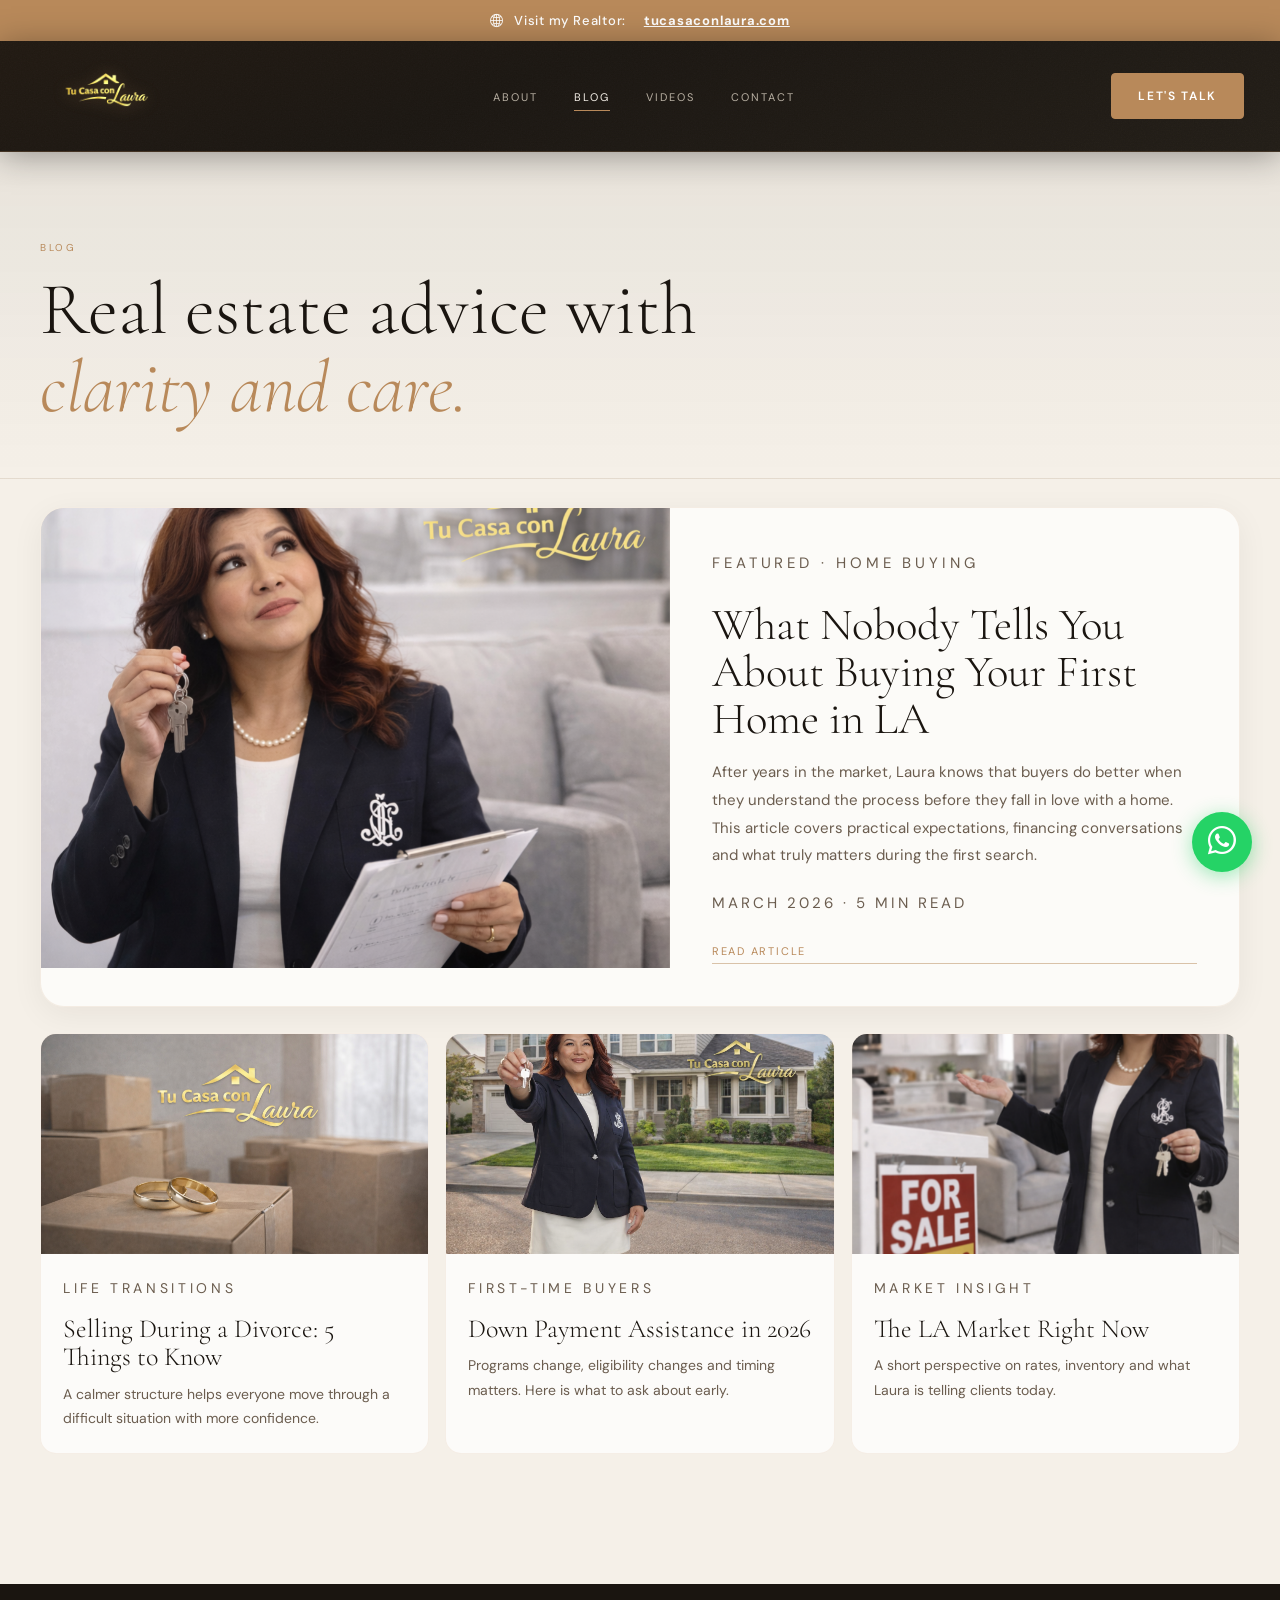
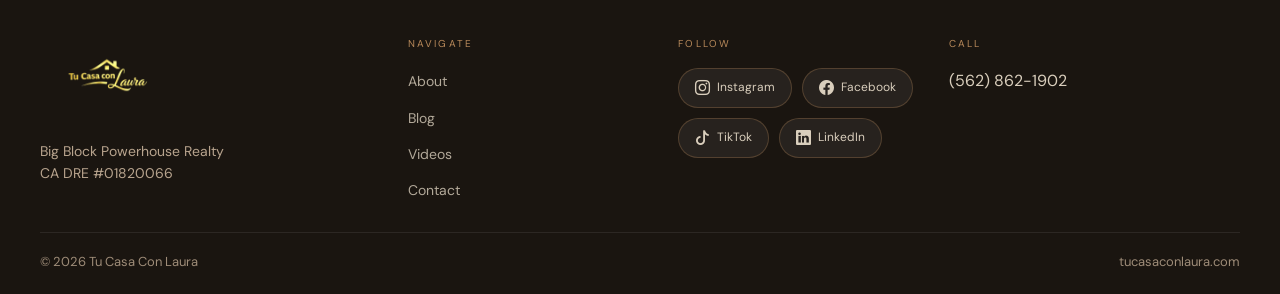
==== blog.html @ 38236080 "Primer commit del proyecto" ====
<!DOCTYPE html>
<html lang="en">
<head>
  <meta charset="UTF-8">
  <meta name="viewport" content="width=device-width, initial-scale=1.0">
  <title>Blog — Tu Casa Con Laura</title>
  <link rel="preconnect" href="https://fonts.googleapis.com">
  <link rel="preconnect" href="https://fonts.gstatic.com" crossorigin>
  <link href="https://fonts.googleapis.com/css2?family=Cormorant+Garamond:ital,wght@0,300;0,400;0,600;1,300;1,400;1,600&family=DM+Sans:wght@300;400;500;700&display=swap" rel="stylesheet">
  <link rel="stylesheet" href="https://cdn.jsdelivr.net/npm/bootstrap-icons@1.11.3/font/bootstrap-icons.min.css">
  <link rel="stylesheet" href="css/style.css">
  <style>
    .blog-wrap {
      width: min(1200px, calc(100% - 40px));
      margin: 0 auto;
      padding: 28px 0 70px;
    }
    .featured-post {
      display: grid;
      grid-template-columns: 1.05fr .95fr;
      border-radius: var(--radius-lg);
      overflow: hidden;
      border: 1px solid rgba(184,137,90,.13);
      background: rgba(255,255,255,.7);
      box-shadow: 0 8px 32px rgba(26,21,16,.06);
    }
    .featured-media {
      height: 460px;
      overflow: hidden;
      background: var(--warm);
      flex-shrink: 0;
    }
    .featured-media img {
      width: 100%;
      height: 100%;
      object-fit: cover;
      object-position: center;
      display: block;
    }
    .featured-body {
      padding: 42px;
      display: flex;
      flex-direction: column;
      justify-content: center;
    }
    .featured-body h2 {
      font-family: var(--serif);
      font-size: clamp(28px,3.5vw,50px);
      font-weight: 300;
      line-height: 1.05;
      margin: 10px 0 16px;
    }
    .featured-body p { color: var(--mid); font-size: 15px; line-height: 1.85; }
    .meta {
      color: var(--gold);
      font-size: 10px;
      letter-spacing: .2em;
      text-transform: uppercase;
      margin-top: 20px;
    }
    .articles-grid {
      display: grid;
      grid-template-columns: repeat(3, 1fr);
      gap: 16px;
      margin-top: 20px;
    }
    .article-card {
      overflow: hidden;
      border-radius: var(--radius);
      text-decoration: none;
      background: rgba(255,255,255,.72);
      border: 1px solid rgba(184,137,90,.12);
      display: flex;
      flex-direction: column;
      transition: box-shadow .2s, transform .2s;
    }
    .article-card:hover {
      box-shadow: 0 10px 36px rgba(26,21,16,.1);
      transform: translateY(-2px);
    }
    .article-card-img {
      width: 100%;
      height: 220px;
      overflow: hidden;
      background: var(--warm);
      flex-shrink: 0;
    }
    .article-card-img img {
      width: 100%;
      height: 100%;
      object-fit: cover;
      object-position: center;
      display: block;
    }
    .article-body { padding: 22px; flex: 1; }
    .article-body h3 {
      font-family: var(--serif);
      font-size: 26px;
      line-height: 1.1;
      margin: 8px 0 10px;
      font-weight: 300;
      color: var(--charcoal);
    }
    .article-body p { color: var(--mid); font-size: 14px; line-height: 1.75; }

    @media (max-width: 940px) {
      .featured-post { grid-template-columns: 1fr; }
      .featured-media { height: 320px; }
      .articles-grid { grid-template-columns: 1fr 1fr; }
    }
    @media (max-width: 600px) {
      .articles-grid { grid-template-columns: 1fr; }
      .featured-body { padding: 26px; }
      .featured-media { height: 260px; }
    }
  </style>
</head>
<body>
  <!-- Banner -->
  <div class="site-banner"><i class="bi bi-globe2"></i> Visit my Realtor: &nbsp; <a href="https://tucasaconlaura.com/" target="_blank" rel="noopener">tucasaconlaura.com</a></div>
  <!-- WhatsApp flotante -->
  <a href="https://wa.me/15628621902" target="_blank" rel="noopener" class="whatsapp-float" title="WhatsApp"><i class="bi bi-whatsapp"></i></a>
  <nav id="main-nav">
    <a href="index.html" class="nav-logo">
      <img src="assets/images/logo.png" alt="Tu Casa Con Laura" class="nav-logo-img">
    </a>
    <ul class="nav-links">
      <li><a href="about.html">About</a></li>
      <li><a href="blog.html" class="active">Blog</a></li>
      <li><a href="webinars.html">Videos</a></li>
      <li><a href="contact.html">Contact</a></li>
    </ul>
    <a href="contact.html" class="nav-cta">Let's Talk</a>
    <button class="nav-hamburger" id="nav-burger"><span></span><span></span><span></span></button>
  </nav>
  <nav class="nav-mobile" id="nav-mobile">
    <a href="about.html">About</a><a href="blog.html">Blog</a>
    <a href="webinars.html">Videos</a><a href="contact.html">Contact</a>
  </nav>

  <section class="page-hero">
    <div class="page-hero-inner">
      <p class="page-eyebrow">Blog</p>
      <h1 class="page-title">Real estate advice with<br><em>clarity and care.</em></h1>
    </div>
  </section>

  <main class="blog-wrap">
    <article class="featured-post">
      <div class="featured-media">
        <img src="assets/images/blog/post-04.png" alt="Buying your first home">
      </div>
      <div class="featured-body">
        <p class="section-kicker">Featured · Home Buying</p>
        <h2>What Nobody Tells You About Buying Your First Home in LA</h2>
        <p>After years in the market, Laura knows that buyers do better when they understand the process before they fall in love with a home. This article covers practical expectations, financing conversations and what truly matters during the first search.</p>
        <p class="meta">March 2026 · 5 min read</p>
        <a href="blog-post.html" class="section-link" style="margin-top:24px;display:inline-block;">Read article</a>
      </div>
    </article>

    <section style="margin-top:26px;">
      <div class="articles-grid">
        <a href="blog-post.html" class="article-card">
          <div class="article-card-img">
            <img src="assets/images/blog/post-02.png" alt="Selling during a divorce">
          </div>
          <div class="article-body">
            <p class="section-kicker">Life Transitions</p>
            <h3>Selling During a Divorce: 5 Things to Know</h3>
            <p>A calmer structure helps everyone move through a difficult situation with more confidence.</p>
          </div>
        </a>
        <a href="blog-post.html" class="article-card">
          <div class="article-card-img">
            <img src="assets/images/blog/post-03.png" alt="Down payment assistance">
          </div>
          <div class="article-body">
            <p class="section-kicker">First-Time Buyers</p>
            <h3>Down Payment Assistance in 2026</h3>
            <p>Programs change, eligibility changes and timing matters. Here is what to ask about early.</p>
          </div>
        </a>
        <a href="blog-post.html" class="article-card">
          <div class="article-card-img">
            <img src="assets/images/blog/post-01.png" alt="LA market">
          </div>
          <div class="article-body">
            <p class="section-kicker">Market Insight</p>
            <h3>The LA Market Right Now</h3>
            <p>A short perspective on rates, inventory and what Laura is telling clients today.</p>
          </div>
        </a>
      </div>
    </section>
  </main>

  <footer>
    <div class="footer-grid">
      <div>
        <a href="index.html"><img src="assets/images/logo.png" alt="Tu Casa Con Laura" class="footer-logo-img"></a>
        <p class="footer-tagline">Big Block Powerhouse Realty<br>CA DRE #01820066</p>
      </div>
      <div>
        <p class="footer-col-title">Navigate</p>
        <ul class="footer-links">
          <li><a href="about.html">About</a></li>
          <li><a href="blog.html">Blog</a></li>
          <li><a href="webinars.html">Videos</a></li>
          <li><a href="contact.html">Contact</a></li>
        </ul>
      </div>
      <div>
        <p class="footer-col-title">Follow</p>
        <div class="footer-socials">
          <a href="https://www.instagram.com/tucasaconlaura/" target="_blank"><i class="bi bi-instagram"></i> Instagram</a>
          <a href="https://www.facebook.com/TuCasaConLaura/" target="_blank"><i class="bi bi-facebook"></i> Facebook</a>
          <a href="https://www.tiktok.com/@tucasaconlaura" target="_blank"><i class="bi bi-tiktok"></i> TikTok</a>
          <a href="https://www.linkedin.com/in/tucasaconlaura" target="_blank"><i class="bi bi-linkedin"></i> LinkedIn</a>
        </div>
      </div>
      <div>
        <p class="footer-col-title">Call</p>
        <p style="color:#d9cebc">(562) 862-1902</p>
      </div>
    </div>
    <div class="footer-bottom">
      <span>© 2026 Tu Casa Con Laura</span>
      <span>tucasaconlaura.com</span>
    </div>
  </footer>
  <script src="js/main.js"></script>
</body>
</html>
---- css/style.css ----
/* ══════════════════════════════════════════════
   TU CASA CON LAURA — Redesign 2026
   ══════════════════════════════════════════════ */

@import url('https://fonts.googleapis.com/css2?family=Cormorant+Garamond:ital,wght@0,300;0,400;0,600;1,300;1,400;1,600&family=DM+Sans:wght@300;400;500;700&display=swap');

:root {
  --cream:    #f5f0e8;
  --cream-2:  #ede6d9;
  --warm:     #e8dece;
  --sand:     #c9b898;
  --gold:     #b8895a;
  --gold-dk:  #9a6e3f;
  --charcoal: #1a1510;
  --char-2:   #252018;
  --char-3:   #2f2820;
  --mid:      #6b5d4f;
  --white:    #ffffff;
  --wa:       #25D366;
  --wa-dk:    #1aab52;

  --serif: 'Cormorant Garamond', Georgia, serif;
  --sans:  'DM Sans', Arial, sans-serif;

  --nav-h:    110px;
  --radius:   16px;
  --radius-lg: 24px;
}

*, *::before, *::after { box-sizing: border-box; margin: 0; padding: 0; }
html { scroll-behavior: smooth; -webkit-font-smoothing: antialiased; }
body {
  font-family: var(--sans);
  background: var(--cream);
  color: var(--charcoal);
  overflow-x: hidden;
  line-height: 1.65;
}
img { max-width: 100%; display: block; }
a { color: inherit; text-decoration: none; }
.container { width: min(1200px, calc(100% - 40px)); margin: 0 auto; }

/* ══════════════════════════
   WEBSITE BANNER — top bar
   ══════════════════════════ */
.site-banner {
  background: var(--gold);
  color: #fff;
  text-align: center;
  padding: 10px 20px;
  font-size: 13px;
  font-weight: 500;
  letter-spacing: .06em;
  display: flex;
  align-items: center;
  justify-content: center;
  gap: 10px;
}
.site-banner a {
  color: #fff;
  text-decoration: underline;
  font-weight: 700;
}
.site-banner a:hover { opacity: .85; }

/* ══════════════════════════
   NAVIGATION
   ══════════════════════════ */
#main-nav {
  position: sticky;
  top: 0;
  z-index: 1000;
  min-height: var(--nav-h);
  display: flex;
  align-items: center;
  justify-content: space-between;
  gap: 20px;
  padding: 8px 36px;
  background:
    url("data:image/svg+xml,%3Csvg xmlns='http://www.w3.org/2000/svg' width='300' height='300'%3E%3Cfilter id='n'%3E%3CfeTurbulence type='fractalNoise' baseFrequency='0.75' numOctaves='4' stitchTiles='stitch'/%3E%3CfeColorMatrix type='saturate' values='0'/%3E%3C/filter%3E%3Crect width='300' height='300' filter='url(%23n)' opacity='0.04'/%3E%3C/svg%3E"),
    linear-gradient(160deg, #201810 0%, #1a1510 40%, #211c15 100%);
  background-color: #1a1510;
  border-bottom: 1px solid rgba(184,137,90,.22);
  box-shadow: 0 4px 32px rgba(0,0,0,.35);
  isolation: isolate;
}

/* LOGO — grande, ocupa todo el espacio disponible */
.nav-logo {
  display: inline-flex;
  align-items: center;
  text-decoration: none;
  flex-shrink: 0;
}
.nav-logo-img {
  height: 94px;
  width: auto;
  max-width: 360px;
  object-fit: contain;
  display: block;
  background: transparent;
  padding: 0;
  border: none;
  box-shadow: none;
  transition: opacity .2s;
  filter: brightness(1.12) drop-shadow(0 1px 8px rgba(184,137,90,.4));
}
.nav-logo-img:hover {
  opacity: .88;
  filter: brightness(1.2) drop-shadow(0 2px 12px rgba(184,137,90,.55));
}

.nav-links {
  list-style: none;
  display: flex;
  gap: 36px;
  align-items: center;
}
.nav-links a {
  font-size: 11px;
  text-transform: uppercase;
  letter-spacing: .18em;
  color: rgba(235,225,210,.75);
  position: relative;
  padding-bottom: 3px;
  transition: color .2s;
}
.nav-links a::after {
  content: '';
  position: absolute;
  left: 0; right: 0; bottom: -4px;
  height: 1px;
  background: var(--gold);
  transform: scaleX(0);
  transform-origin: left;
  transition: transform .25s ease;
}
.nav-links a:hover,
.nav-links a.active { color: var(--cream); }
.nav-links a:hover::after,
.nav-links a.active::after { transform: scaleX(1); }

/* CTA nav */
.nav-cta {
  display: inline-flex;
  align-items: center;
  justify-content: center;
  min-height: 46px;
  padding: 0 26px;
  border-radius: 4px;
  background: var(--gold);
  color: var(--white);
  border: 1px solid var(--gold);
  font-size: 12px;
  text-transform: uppercase;
  letter-spacing: .14em;
  font-weight: 600;
  transition: background .2s, border-color .2s;
  text-decoration: none;
  white-space: nowrap;
}
.nav-cta:hover { background: var(--gold-dk); border-color: var(--gold-dk); }

.nav-hamburger {
  display: none;
  background: none;
  border: 0;
  cursor: pointer;
  padding: 4px;
}
.nav-hamburger span {
  display: block;
  width: 22px;
  height: 1.5px;
  background: var(--cream);
  margin: 5px 0;
  transition: .2s;
}

.nav-mobile {
  display: none;
  background: var(--char-2);
  border-bottom: 1px solid rgba(184,137,90,.15);
}
.nav-mobile.open {
  display: grid;
  gap: 0;
  padding: 8px 24px 16px;
}
.nav-mobile a {
  text-decoration: none;
  padding: 11px 0;
  color: rgba(235,225,210,.85);
  font-size: 13px;
  letter-spacing: .1em;
  text-transform: uppercase;
  border-bottom: 1px solid rgba(255,255,255,.06);
}
.nav-mobile a:last-child { border-bottom: 0; }

/* ══════════════════════════
   BUTTONS — más grandes y llamativos
   ══════════════════════════ */
.btn-primary {
  display: inline-flex;
  align-items: center;
  justify-content: center;
  gap: 9px;
  min-height: 56px;
  padding: 0 36px;
  border-radius: 6px;
  background: var(--gold);
  color: var(--white);
  border: 2px solid var(--gold);
  font-size: 13px;
  text-transform: uppercase;
  letter-spacing: .16em;
  font-weight: 600;
  transition: background .2s, border-color .2s, transform .15s, box-shadow .2s;
  text-decoration: none;
  cursor: pointer;
  box-shadow: 0 4px 18px rgba(184,137,90,.35);
}
.btn-primary:hover {
  background: var(--gold-dk);
  border-color: var(--gold-dk);
  transform: translateY(-1px);
  box-shadow: 0 6px 24px rgba(184,137,90,.45);
}

.btn-ghost {
  display: inline-flex;
  align-items: center;
  justify-content: center;
  gap: 9px;
  min-height: 56px;
  padding: 0 32px;
  border-radius: 6px;
  background: transparent;
  color: var(--charcoal);
  border: 2px solid rgba(184,137,90,.5);
  font-size: 13px;
  text-transform: uppercase;
  letter-spacing: .16em;
  font-weight: 600;
  transition: background .2s, border-color .2s, transform .15s;
  text-decoration: none;
}
.btn-ghost:hover {
  background: rgba(184,137,90,.1);
  border-color: var(--gold);
  transform: translateY(-1px);
}

/* WhatsApp button */
.btn-whatsapp {
  display: inline-flex;
  align-items: center;
  justify-content: center;
  gap: 10px;
  min-height: 56px;
  padding: 0 36px;
  border-radius: 6px;
  background: var(--wa);
  color: #fff;
  border: 2px solid var(--wa);
  font-size: 13px;
  text-transform: uppercase;
  letter-spacing: .14em;
  font-weight: 600;
  transition: background .2s, transform .15s, box-shadow .2s;
  text-decoration: none;
  cursor: pointer;
  box-shadow: 0 4px 18px rgba(37,211,102,.3);
  width: 100%;
  justify-content: center;
  font-size: 15px;
}
.btn-whatsapp:hover {
  background: var(--wa-dk);
  border-color: var(--wa-dk);
  transform: translateY(-1px);
  box-shadow: 0 6px 24px rgba(37,211,102,.4);
}
.btn-whatsapp i { font-size: 20px; }

/* WhatsApp flotante */
.whatsapp-float {
  position: fixed;
  bottom: 28px;
  right: 28px;
  z-index: 999;
  width: 60px;
  height: 60px;
  border-radius: 50%;
  background: var(--wa);
  color: #fff;
  display: flex;
  align-items: center;
  justify-content: center;
  font-size: 28px;
  box-shadow: 0 4px 20px rgba(37,211,102,.45);
  transition: transform .2s, box-shadow .2s;
  text-decoration: none;
}
.whatsapp-float:hover {
  transform: scale(1.1);
  box-shadow: 0 6px 28px rgba(37,211,102,.6);
}

/* ══════════════════════════
   SHARED LAYOUT
   ══════════════════════════ */
section { width: 100%; }

.page-hero {
  padding: 88px 0 52px;
  background: linear-gradient(180deg, rgba(26,21,16,.06) 0%, transparent 100%);
  border-bottom: 1px solid rgba(184,137,90,.1);
}
.page-hero-inner {
  width: min(1200px, calc(100% - 40px));
  margin: 0 auto;
}

.page-hero.dark {
  background: linear-gradient(175deg, #1a1510 0%, #231c14 100%);
  border-bottom: 1px solid rgba(184,137,90,.18);
}
.page-hero.dark .page-title,
.page-hero.dark .page-eyebrow { color: var(--cream); }
.page-hero.dark .page-title em { color: var(--gold); }

.page-eyebrow, .section-kicker {
  color: var(--gold);
  font-size: 10px;
  text-transform: uppercase;
  letter-spacing: .26em;
  margin-bottom: 14px;
  display: block;
}

.page-title {
  font-family: var(--serif);
  font-weight: 300;
  line-height: 1.05;
  font-size: clamp(40px, 6vw, 74px);
}
.page-title em { font-style: italic; color: var(--gold); }

.section-title {
  font-family: var(--serif);
  font-weight: 300;
  line-height: 1.08;
  font-size: clamp(28px, 3.8vw, 48px);
}
.section-title em { font-style: italic; color: var(--gold); }

.section-header {
  display: flex;
  align-items: flex-end;
  justify-content: space-between;
  gap: 24px;
  margin-bottom: 30px;
}

.section-link {
  color: var(--gold);
  font-size: 11px;
  text-transform: uppercase;
  letter-spacing: .16em;
  border-bottom: 1px solid rgba(184,137,90,.5);
  padding-bottom: 3px;
  white-space: nowrap;
}

.lead { font-size: 16px; color: var(--mid); line-height: 1.9; }

.card {
  background: rgba(255,255,255,.65);
  border: 1px solid rgba(184,137,90,.13);
  border-radius: var(--radius);
  box-shadow: 0 8px 32px rgba(26,21,16,.06);
}

.img-cover {
  width: 100%;
  height: 100%;
  object-fit: cover;
  object-position: center;
  display: block;
}

/* ══════════════════════════
   IMAGE RENDERING FIX
   ══════════════════════════ */
.gallery-item img,
.post-card-img img,
.article-card-img img,
.featured-media img,
.related-thumb img,
.sidebar-photo img,
.author-avatar img,
.bio-photo,
.hero-photo,
.footer-logo-img,
.nav-logo-img {
  transform: translateZ(0);
  backface-visibility: hidden;
  -webkit-backface-visibility: hidden;
}

.gallery-item:hover img,
.post-card:hover .post-card-img img,
.article-card:hover .article-card-img img {
  transform: translateZ(0) !important;
}

/* ══════════════════════════
   SOCIAL PILLS
   ══════════════════════════ */
.footer-socials, .social-pills, .contact-socials {
  display: flex;
  flex-wrap: wrap;
  gap: 10px;
}
.social-pills a,
.contact-socials a,
.footer-socials a {
  display: inline-flex;
  align-items: center;
  gap: 7px;
  padding: 9px 16px;
  border-radius: 999px;
  border: 1px solid rgba(184,137,90,.28);
  color: var(--charcoal);
  background: rgba(255,255,255,.8);
  font-size: 12px;
  transition: background .2s;
}
.social-pills a:hover,
.contact-socials a:hover,
.footer-socials a:hover { background: rgba(184,137,90,.12); }

.footer-socials a {
  color: #d9cebc;
  border-color: rgba(184,137,90,.3);
  background: rgba(255,255,255,.06);
}
.footer-socials a:hover { color: #fff; background: rgba(184,137,90,.18); }

.social-pills a i,
.contact-socials a i,
.footer-socials a i { font-size: 15px; line-height: 1; }

/* ══════════════════════════
   CONTACT STRIP
   ══════════════════════════ */
.contact-strip {
  width: min(1200px, calc(100% - 40px));
  margin: 60px auto 0;
  padding: 36px;
  background: linear-gradient(135deg, #1a1510 0%, #2f2318 100%);
  color: var(--cream);
  border-radius: var(--radius-lg);
  display: grid;
  grid-template-columns: 1.2fr .9fr;
  gap: 32px;
  align-items: center;
}
.contact-strip-title {
  font-family: var(--serif);
  font-size: clamp(26px, 3.5vw, 44px);
  font-weight: 300;
  line-height: 1.1;
}
.contact-strip-title em { color: var(--gold); font-style: italic; }
.contact-strip-sub { color: #d9c9b4; margin-top: 10px; font-size: 15px; }
.contact-strip-right { display: grid; gap: 18px; justify-items: start; }
.contact-item { display: flex; gap: 14px; align-items: center; }
.contact-icon {
  width: 46px; height: 46px;
  border-radius: 50%;
  background: rgba(255,255,255,.08);
  display: grid;
  place-items: center;
  flex-shrink: 0;
}
.contact-icon svg { width: 20px; height: 20px; stroke: var(--cream); fill: none; stroke-width: 1.8; }
.contact-info-label { font-size: 10px; text-transform: uppercase; letter-spacing: .18em; color: #c0a882; }
.contact-info-value { font-size: 22px; font-family: var(--serif); }

/* ══════════════════════════
   FOOTER
   ══════════════════════════ */
footer {
  margin-top: 60px;
  background: var(--charcoal);
  color: #ede4d8;
  padding: 52px 28px 22px;
}
.footer-grid {
  width: min(1200px, calc(100% - 20px));
  margin: 0 auto;
  display: grid;
  grid-template-columns: 1.4fr 1fr 1fr 1.2fr;
  gap: 28px;
}
.footer-logo-img {
  height: 90px;
  width: auto;
  padding: 0;
  background: transparent;
  border-radius: 0;
  object-fit: contain;
  border: none;
  filter: brightness(1.1);
}
.footer-tagline { color: #b8a48e; margin-top: 14px; font-size: 14px; line-height: 1.6; }
.footer-col-title {
  font-size: 10px;
  text-transform: uppercase;
  letter-spacing: .22em;
  color: var(--gold);
  margin-bottom: 16px;
}
.footer-links { list-style: none; display: grid; gap: 10px; }
.footer-links a { color: #d9cebc; opacity: .8; font-size: 14px; transition: opacity .2s, color .2s; }
.footer-links a:hover { opacity: 1; color: #fff; }
.footer-bottom {
  width: min(1200px, calc(100% - 20px));
  margin: 28px auto 0;
  padding-top: 18px;
  border-top: 1px solid rgba(255,255,255,.08);
  display: flex;
  justify-content: space-between;
  gap: 12px;
  flex-wrap: wrap;
  font-size: 13px;
  color: #9e8c78;
}

/* ══════════════════════════
   LIGHTBOX
   ══════════════════════════ */
#lightbox { display: none; position: fixed; inset: 0; z-index: 9999; }
#lightbox.open { display: flex; align-items: center; justify-content: center; }
#lb-overlay { position: absolute; inset: 0; background: rgba(26,21,16,.92); }
#lb-box {
  position: relative; z-index: 1;
  max-width: 90vw; max-height: 90vh;
  display: flex; align-items: center; gap: 16px;
}
#lb-img { max-width: 80vw; max-height: 85vh; border-radius: var(--radius); object-fit: contain; }
#lb-close {
  position: absolute; top: -40px; right: 0;
  background: none; border: 0; color: #fff; font-size: 22px; cursor: pointer; opacity: .7;
}
#lb-close:hover { opacity: 1; }
#lb-prev, #lb-next {
  background: rgba(255,255,255,.12); border: 0; color: #fff; font-size: 22px;
  width: 46px; height: 46px; border-radius: 50%; cursor: pointer;
  display: grid; place-items: center; flex-shrink: 0; transition: background .2s;
}
#lb-prev:hover, #lb-next:hover { background: rgba(184,137,90,.5); }
#lb-caption { display: none; }

/* ══════════════════════════
   RESPONSIVE
   ══════════════════════════ */
@media (max-width: 1024px) {
  .footer-grid { grid-template-columns: 1fr 1fr; }
}
@media (max-width: 860px) {
  #main-nav { padding: 10px 20px; }
  .nav-links, .nav-cta { display: none; }
  .nav-hamburger { display: block; }
  .contact-strip { grid-template-columns: 1fr; }
}
@media (max-width: 640px) {
  #main-nav { padding: 10px 16px; }
  .nav-logo-img { height: 72px; max-width: 260px; }
  .page-hero { padding-top: 60px; }
  .footer-grid { grid-template-columns: 1fr; }
  .footer-bottom { flex-direction: column; }
  .contact-strip { padding: 24px; }
  .whatsapp-float { bottom: 18px; right: 18px; width: 52px; height: 52px; font-size: 24px; }
}
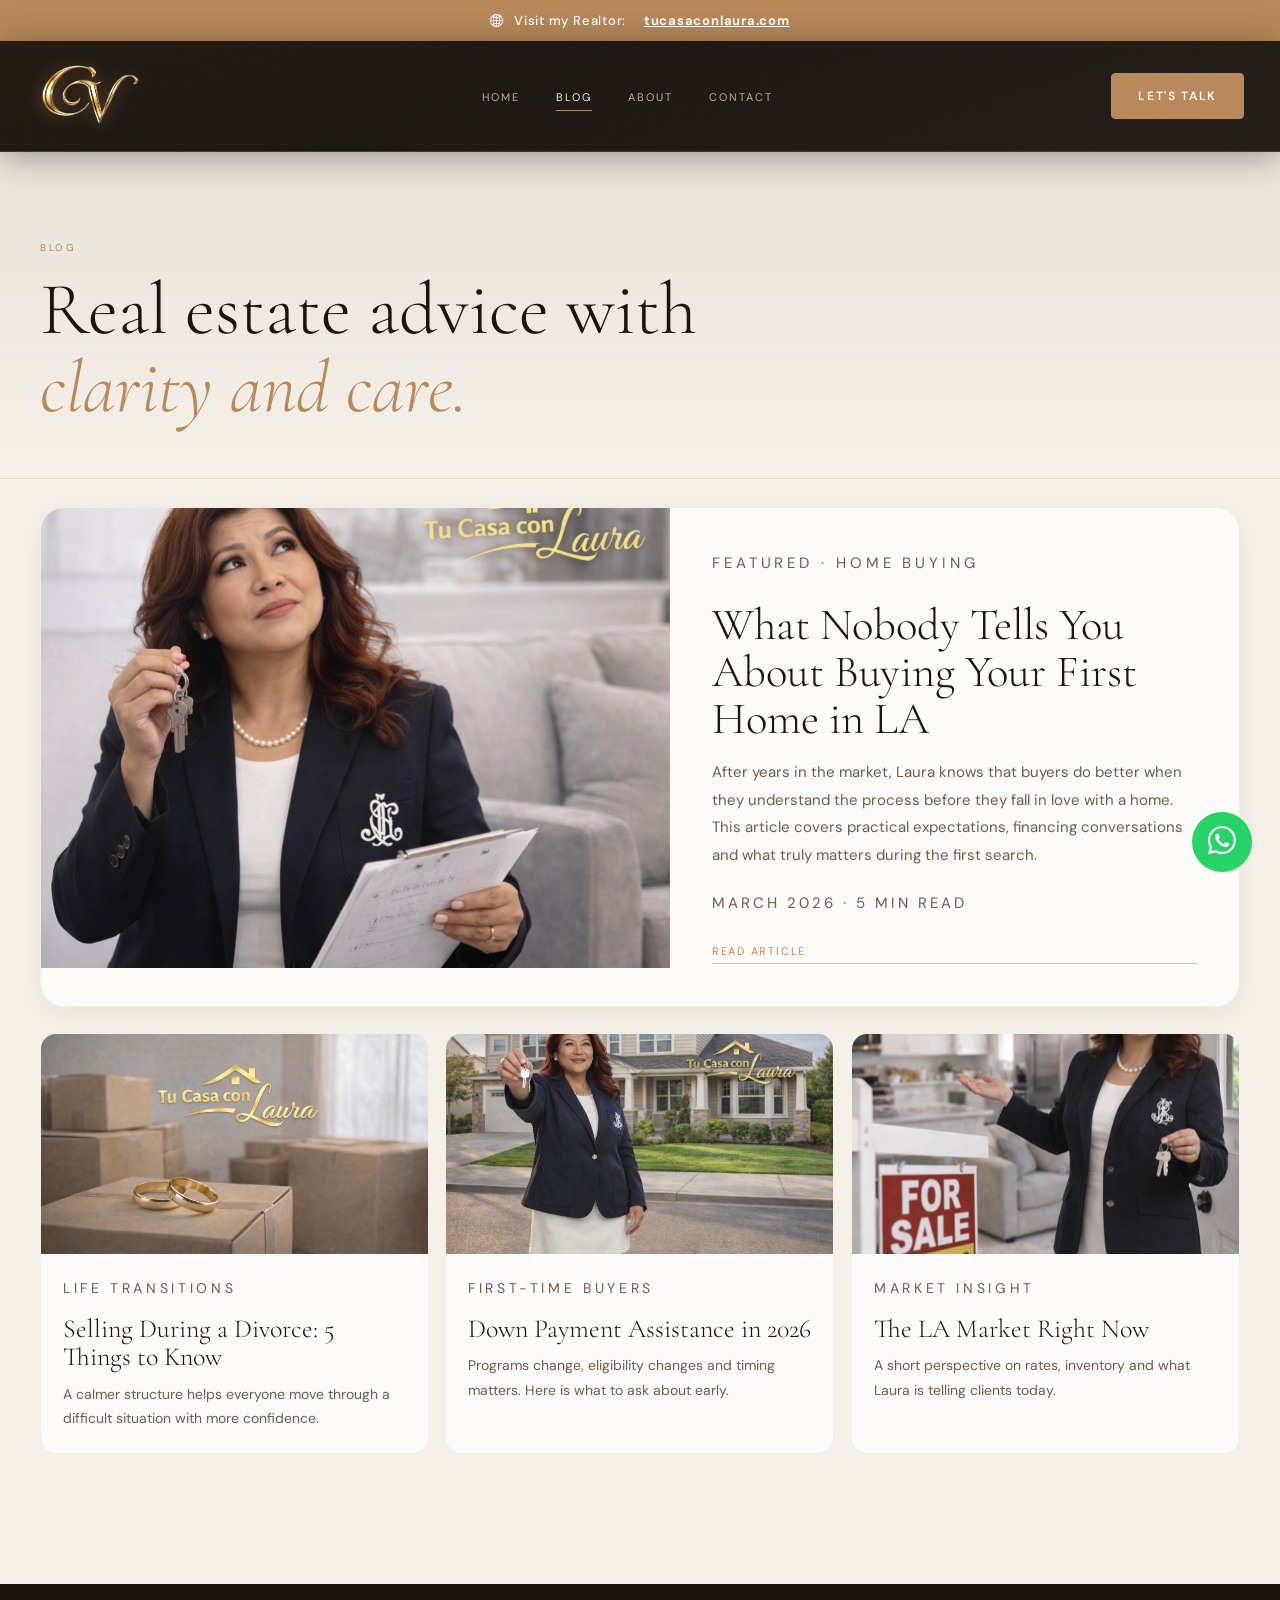
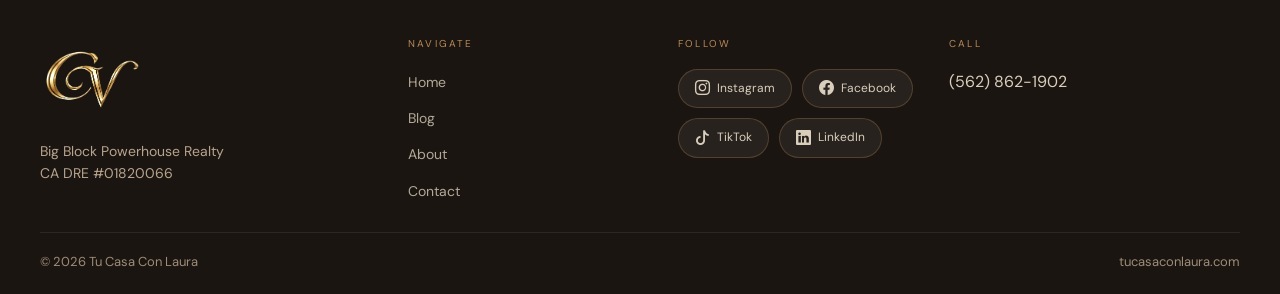
==== commit 0a8fb8bf: "V2.5" ====
--- a/blog.html
+++ b/blog.html
@@ -3,13 +3,15 @@
 <head>
   <meta charset="UTF-8">
   <meta name="viewport" content="width=device-width, initial-scale=1.0">
-  <title>Blog — Tu Casa Con Laura</title>
+  <title>Blog — California Villas</title>
+  <meta name="description" content="Real estate advice from Laura D'Hernandez — buying, selling, market insights and more.">
   <link rel="preconnect" href="https://fonts.googleapis.com">
   <link rel="preconnect" href="https://fonts.gstatic.com" crossorigin>
   <link href="https://fonts.googleapis.com/css2?family=Cormorant+Garamond:ital,wght@0,300;0,400;0,600;1,300;1,400;1,600&family=DM+Sans:wght@300;400;500;700&display=swap" rel="stylesheet">
   <link rel="stylesheet" href="https://cdn.jsdelivr.net/npm/bootstrap-icons@1.11.3/font/bootstrap-icons.min.css">
   <link rel="stylesheet" href="css/style.css">
   <style>
+    /* ── BLOG LIST ── */
     .blog-wrap {
       width: min(1200px, calc(100% - 40px));
       margin: 0 auto;
@@ -23,41 +25,17 @@
       border: 1px solid rgba(184,137,90,.13);
       background: rgba(255,255,255,.7);
       box-shadow: 0 8px 32px rgba(26,21,16,.06);
-    }
-    .featured-media {
-      height: 460px;
-      overflow: hidden;
-      background: var(--warm);
-      flex-shrink: 0;
-    }
-    .featured-media img {
-      width: 100%;
-      height: 100%;
-      object-fit: cover;
-      object-position: center;
-      display: block;
-    }
-    .featured-body {
-      padding: 42px;
-      display: flex;
-      flex-direction: column;
-      justify-content: center;
-    }
-    .featured-body h2 {
-      font-family: var(--serif);
-      font-size: clamp(28px,3.5vw,50px);
-      font-weight: 300;
-      line-height: 1.05;
-      margin: 10px 0 16px;
-    }
+      cursor: pointer;
+      transition: box-shadow .2s;
+    }
+    .featured-post:hover { box-shadow: 0 12px 40px rgba(26,21,16,.12); }
+    .featured-media { height: 460px; overflow: hidden; background: var(--warm); flex-shrink: 0; }
+    .featured-media img { width: 100%; height: 100%; object-fit: cover; display: block; }
+    .featured-body { padding: 42px; display: flex; flex-direction: column; justify-content: center; }
+    .featured-body h2 { font-family: var(--serif); font-size: clamp(28px,3.5vw,50px); font-weight: 300; line-height: 1.05; margin: 10px 0 16px; }
     .featured-body p { color: var(--mid); font-size: 15px; line-height: 1.85; }
-    .meta {
-      color: var(--gold);
-      font-size: 10px;
-      letter-spacing: .2em;
-      text-transform: uppercase;
-      margin-top: 20px;
-    }
+    .meta { color: var(--gold); font-size: 10px; letter-spacing: .2em; text-transform: uppercase; margin-top: 20px; }
+
     .articles-grid {
       display: grid;
       grid-template-columns: repeat(3, 1fr);
@@ -67,46 +45,93 @@
     .article-card {
       overflow: hidden;
       border-radius: var(--radius);
-      text-decoration: none;
       background: rgba(255,255,255,.72);
       border: 1px solid rgba(184,137,90,.12);
       display: flex;
       flex-direction: column;
       transition: box-shadow .2s, transform .2s;
-    }
-    .article-card:hover {
-      box-shadow: 0 10px 36px rgba(26,21,16,.1);
-      transform: translateY(-2px);
-    }
-    .article-card-img {
-      width: 100%;
-      height: 220px;
-      overflow: hidden;
-      background: var(--warm);
-      flex-shrink: 0;
-    }
-    .article-card-img img {
-      width: 100%;
-      height: 100%;
-      object-fit: cover;
-      object-position: center;
-      display: block;
-    }
+      cursor: pointer;
+    }
+    .article-card:hover { box-shadow: 0 10px 36px rgba(26,21,16,.1); transform: translateY(-2px); }
+    .article-card-img { width: 100%; height: 220px; overflow: hidden; background: var(--warm); flex-shrink: 0; }
+    .article-card-img img { width: 100%; height: 100%; object-fit: cover; display: block; }
     .article-body { padding: 22px; flex: 1; }
-    .article-body h3 {
-      font-family: var(--serif);
-      font-size: 26px;
-      line-height: 1.1;
-      margin: 8px 0 10px;
-      font-weight: 300;
-      color: var(--charcoal);
-    }
+    .article-body h3 { font-family: var(--serif); font-size: 26px; line-height: 1.1; margin: 8px 0 10px; font-weight: 300; color: var(--charcoal); }
     .article-body p { color: var(--mid); font-size: 14px; line-height: 1.75; }
+
+    /* ── ARTICLE READER ── */
+    #article-view {
+      display: none;
+      width: min(1200px, calc(100% - 40px));
+      margin: 0 auto;
+      padding: 48px 0 90px;
+    }
+    #article-view.visible { display: block; }
+    .post-wrap { display: grid; grid-template-columns: 1fr 320px; gap: 72px; align-items: start; }
+
+    .back-link {
+      display: inline-flex;
+      align-items: center;
+      gap: 8px;
+      font-size: 11px;
+      letter-spacing: .14em;
+      text-transform: uppercase;
+      color: var(--mid);
+      margin-bottom: 36px;
+      transition: color .2s;
+      cursor: pointer;
+    }
+    .back-link:hover { color: var(--gold); }
+    .back-link::before { content: '←'; font-size: 14px; }
+
+    .article-tag { font-size: 10px; letter-spacing: .22em; text-transform: uppercase; color: var(--gold); margin-bottom: 14px; display: block; }
+    .article-title { font-family: var(--serif); font-size: clamp(34px,4vw,54px); font-weight: 300; line-height: 1.08; color: var(--charcoal); margin-bottom: 16px; }
+    .article-title em { font-style: italic; color: var(--gold); }
+    .article-meta { font-size: 11px; letter-spacing: .1em; text-transform: uppercase; color: var(--sand); display: flex; gap: 20px; flex-wrap: wrap; margin-bottom: 36px; }
+    .article-hero { width: 100%; aspect-ratio: 16/9; overflow: hidden; border-radius: var(--radius); margin-bottom: 40px; background: var(--warm); }
+    .article-hero img { width: 100%; height: 100%; object-fit: cover; display: block; }
+    .article-body-text { font-size: 16px; font-weight: 300; line-height: 1.9; color: var(--mid); }
+    .article-body-text h2 { font-family: var(--serif); font-size: 28px; font-weight: 600; color: var(--charcoal); margin: 48px 0 14px; }
+    .article-body-text h3 { font-family: var(--serif); font-size: 22px; font-weight: 600; color: var(--charcoal); margin: 34px 0 10px; }
+    .article-body-text p { margin-bottom: 20px; }
+    .article-body-text strong { font-weight: 500; color: var(--charcoal); }
+    .article-body-text em { font-style: italic; color: var(--gold); }
+    .article-body-text ul, .article-body-text ol { padding-left: 24px; margin-bottom: 20px; display: flex; flex-direction: column; gap: 8px; }
+    .article-body-text blockquote { border-left: 2px solid var(--gold); padding: 16px 24px; margin: 32px 0; background: rgba(184,137,90,.06); border-radius: 0 var(--radius) var(--radius) 0; font-family: var(--serif); font-size: 20px; font-style: italic; color: var(--charcoal); }
+    .article-tip { background: rgba(184,137,90,.07); border-left: 2px solid var(--gold); padding: 18px 22px; margin: 28px 0; border-radius: 0 var(--radius) var(--radius) 0; }
+    .article-tip-label { font-size: 10px; letter-spacing: .2em; text-transform: uppercase; color: var(--gold); margin-bottom: 8px; display: block; font-weight: 500; }
+    .article-tip p { font-size: 14px; color: var(--mid); line-height: 1.75; margin: 0; }
+    .article-footer-author { margin-top: 60px; padding-top: 36px; border-top: 1px solid rgba(184,137,90,.2); display: flex; align-items: center; gap: 20px; }
+    .author-avatar { width: 58px; height: 58px; border-radius: 50%; overflow: hidden; background: var(--warm); flex-shrink: 0; display: flex; align-items: center; justify-content: center; }
+    .author-avatar img { width: 100%; height: 100%; object-fit: cover; }
+    .author-name { font-family: var(--serif); font-size: 17px; font-weight: 600; color: var(--charcoal); }
+    .author-title { font-size: 11px; letter-spacing: .12em; text-transform: uppercase; color: var(--gold); margin-top: 3px; }
+
+    /* Sidebar */
+    .sidebar { position: sticky; top: calc(var(--nav-h) + 28px); }
+    .sidebar-card { padding: 28px; margin-bottom: 20px; border-radius: var(--radius); background: var(--cream-2); border: 1px solid rgba(184,137,90,.14); }
+    .sidebar-card-title { font-size: 10px; letter-spacing: .2em; text-transform: uppercase; color: var(--gold); margin-bottom: 18px; padding-bottom: 12px; border-bottom: 1px solid rgba(184,137,90,.18); }
+    .sidebar-laura { display: flex; align-items: center; gap: 14px; margin-bottom: 16px; }
+    .sidebar-photo { width: 50px; height: 50px; border-radius: 50%; overflow: hidden; background: var(--warm); flex-shrink: 0; }
+    .sidebar-photo img { width: 100%; height: 100%; object-fit: cover; }
+    .sidebar-name { font-family: var(--serif); font-size: 16px; font-weight: 600; color: var(--charcoal); }
+    .sidebar-cred { font-size: 11px; color: var(--gold); letter-spacing: .1em; text-transform: uppercase; margin-top: 2px; }
+    .sidebar-bio { font-size: 13px; color: var(--mid); line-height: 1.75; margin-bottom: 20px; }
+    .sidebar-cta { width: 100%; justify-content: center; }
+    .related-post { display: flex; gap: 14px; align-items: flex-start; padding: 14px 0; border-bottom: 1px solid rgba(184,137,90,.1); text-decoration: none; cursor: pointer; }
+    .related-post:last-child { border-bottom: 0; }
+    .related-thumb { width: 58px; height: 58px; border-radius: 8px; overflow: hidden; background: var(--warm); flex-shrink: 0; }
+    .related-thumb img { width: 100%; height: 100%; object-fit: cover; }
+    .related-tag { font-size: 9px; letter-spacing: .18em; text-transform: uppercase; color: var(--gold); display: block; margin-bottom: 4px; }
+    .related-title { font-family: var(--serif); font-size: 15px; color: var(--charcoal); line-height: 1.3; font-weight: 400; }
+    .related-post:hover .related-title { color: var(--gold); }
 
     @media (max-width: 940px) {
       .featured-post { grid-template-columns: 1fr; }
       .featured-media { height: 320px; }
       .articles-grid { grid-template-columns: 1fr 1fr; }
+      .post-wrap { grid-template-columns: 1fr; }
+      .sidebar { position: static; }
     }
     @media (max-width: 600px) {
       .articles-grid { grid-template-columns: 1fr; }
@@ -116,37 +141,37 @@
   </style>
 </head>
 <body>
-  <!-- Banner -->
   <div class="site-banner"><i class="bi bi-globe2"></i> Visit my Realtor: &nbsp; <a href="https://tucasaconlaura.com/" target="_blank" rel="noopener">tucasaconlaura.com</a></div>
-  <!-- WhatsApp flotante -->
   <a href="https://wa.me/15628621902" target="_blank" rel="noopener" class="whatsapp-float" title="WhatsApp"><i class="bi bi-whatsapp"></i></a>
   <nav id="main-nav">
     <a href="index.html" class="nav-logo">
       <img src="assets/images/logo.png" alt="Tu Casa Con Laura" class="nav-logo-img">
     </a>
     <ul class="nav-links">
-      <li><a href="about.html">About</a></li>
+      <li><a href="index.html">Home</a></li>
       <li><a href="blog.html" class="active">Blog</a></li>
-      <li><a href="webinars.html">Videos</a></li>
+      <li><a href="index.html#about">About</a></li>
       <li><a href="contact.html">Contact</a></li>
     </ul>
     <a href="contact.html" class="nav-cta">Let's Talk</a>
     <button class="nav-hamburger" id="nav-burger"><span></span><span></span><span></span></button>
   </nav>
   <nav class="nav-mobile" id="nav-mobile">
-    <a href="about.html">About</a><a href="blog.html">Blog</a>
-    <a href="webinars.html">Videos</a><a href="contact.html">Contact</a>
+    <a href="index.html">Home</a><a href="blog.html">Blog</a>
+    <a href="index.html#about">About</a><a href="contact.html">Contact</a>
   </nav>
 
-  <section class="page-hero">
+  <!-- PAGE HERO — changes title when reading an article -->
+  <section class="page-hero" id="blog-hero">
     <div class="page-hero-inner">
-      <p class="page-eyebrow">Blog</p>
-      <h1 class="page-title">Real estate advice with<br><em>clarity and care.</em></h1>
+      <p class="page-eyebrow" id="hero-eyebrow">Blog</p>
+      <h1 class="page-title" id="hero-title">Real estate advice with<br><em>clarity and care.</em></h1>
     </div>
   </section>
 
-  <main class="blog-wrap">
-    <article class="featured-post">
+  <!-- ── BLOG LIST VIEW ── -->
+  <main class="blog-wrap" id="blog-list">
+    <article class="featured-post" onclick="openPost('first-home')">
       <div class="featured-media">
         <img src="assets/images/blog/post-04.png" alt="Buying your first home">
       </div>
@@ -155,45 +180,127 @@
         <h2>What Nobody Tells You About Buying Your First Home in LA</h2>
         <p>After years in the market, Laura knows that buyers do better when they understand the process before they fall in love with a home. This article covers practical expectations, financing conversations and what truly matters during the first search.</p>
         <p class="meta">March 2026 · 5 min read</p>
-        <a href="blog-post.html" class="section-link" style="margin-top:24px;display:inline-block;">Read article</a>
+        <span class="section-link" style="margin-top:24px;display:inline-block;">Read article</span>
       </div>
     </article>
 
     <section style="margin-top:26px;">
       <div class="articles-grid">
-        <a href="blog-post.html" class="article-card">
-          <div class="article-card-img">
-            <img src="assets/images/blog/post-02.png" alt="Selling during a divorce">
-          </div>
+        <div class="article-card" onclick="openPost('divorce')">
+          <div class="article-card-img"><img src="assets/images/blog/post-02.png" alt="Selling during a divorce"></div>
           <div class="article-body">
             <p class="section-kicker">Life Transitions</p>
             <h3>Selling During a Divorce: 5 Things to Know</h3>
             <p>A calmer structure helps everyone move through a difficult situation with more confidence.</p>
           </div>
-        </a>
-        <a href="blog-post.html" class="article-card">
-          <div class="article-card-img">
-            <img src="assets/images/blog/post-03.png" alt="Down payment assistance">
-          </div>
+        </div>
+        <div class="article-card" onclick="openPost('downpayment')">
+          <div class="article-card-img"><img src="assets/images/blog/post-03.png" alt="Down payment assistance"></div>
           <div class="article-body">
             <p class="section-kicker">First-Time Buyers</p>
             <h3>Down Payment Assistance in 2026</h3>
             <p>Programs change, eligibility changes and timing matters. Here is what to ask about early.</p>
           </div>
-        </a>
-        <a href="blog-post.html" class="article-card">
-          <div class="article-card-img">
-            <img src="assets/images/blog/post-01.png" alt="LA market">
-          </div>
+        </div>
+        <div class="article-card" onclick="openPost('la-market')">
+          <div class="article-card-img"><img src="assets/images/blog/post-01.png" alt="LA market"></div>
           <div class="article-body">
             <p class="section-kicker">Market Insight</p>
             <h3>The LA Market Right Now</h3>
             <p>A short perspective on rates, inventory and what Laura is telling clients today.</p>
           </div>
-        </a>
+        </div>
       </div>
     </section>
   </main>
+
+  <!-- ── ARTICLE VIEW ── -->
+  <div id="article-view">
+    <div class="post-wrap">
+      <article>
+        <span class="back-link" onclick="closePosts()">Back to Blog</span>
+        <header>
+          <span class="article-tag" id="art-tag"></span>
+          <h1 class="article-title" id="art-title"></h1>
+          <div class="article-meta" id="art-meta"></div>
+        </header>
+        <div class="article-hero">
+          <img id="art-img" src="" alt="">
+        </div>
+        <div class="article-body-text" id="art-body"></div>
+        <div class="article-footer-author">
+          <div class="author-avatar">
+            <img src="assets/images/laura-avatar.jpg" alt="Laura" onerror="this.style.display='none'">
+          </div>
+          <div>
+            <div class="author-name">Laura D'Hernandez</div>
+            <div class="author-title">REALTOR® · DRE #01820066 · (562) 862-1902</div>
+          </div>
+        </div>
+      </article>
+      <aside class="sidebar">
+        <div class="sidebar-card">
+          <p class="sidebar-card-title">About Laura</p>
+          <div class="sidebar-laura">
+            <div class="sidebar-photo"><img src="assets/images/laura-avatar.jpg" alt="Laura" onerror="this.style.display='none'"></div>
+            <div>
+              <div class="sidebar-name">Laura D'Hernandez</div>
+              <div class="sidebar-cred">REALTOR® · Since 2007</div>
+            </div>
+          </div>
+          <p class="sidebar-bio">California REALTOR® serving LA County since 2007. Bilingual (EN/ES), specializing in first-time buyers, divorce home sales and commercial real estate.</p>
+          <a href="contact.html" class="btn-primary sidebar-cta">Book a Consultation</a>
+        </div>
+        <div class="sidebar-card">
+          <p class="sidebar-card-title">More Articles</p>
+          <div class="related-post" onclick="openPost('first-home')">
+            <div class="related-thumb"><img src="assets/images/blog/post-04.png" alt=""></div>
+            <div><span class="related-tag">Home Buying</span><p class="related-title">What Nobody Tells You About Buying Your First Home in LA</p></div>
+          </div>
+          <div class="related-post" onclick="openPost('divorce')">
+            <div class="related-thumb"><img src="assets/images/blog/post-02.png" alt=""></div>
+            <div><span class="related-tag">Life Transitions</span><p class="related-title">Selling During a Divorce: 5 Things to Know</p></div>
+          </div>
+          <div class="related-post" onclick="openPost('downpayment')">
+            <div class="related-thumb"><img src="assets/images/blog/post-03.png" alt=""></div>
+            <div><span class="related-tag">First-Time Buyers</span><p class="related-title">Down Payment Assistance in 2026</p></div>
+          </div>
+          <div class="related-post" onclick="openPost('la-market')">
+            <div class="related-thumb"><img src="assets/images/blog/post-01.png" alt=""></div>
+            <div><span class="related-tag">Market Insight</span><p class="related-title">The LA Market Right Now</p></div>
+          </div>
+        </div>
+        <div class="sidebar-card">
+          <p class="sidebar-card-title">Follow Laura</p>
+          <div class="social-pills" style="flex-direction:column;">
+            <a href="https://www.instagram.com/tucasaconlaura/" target="_blank" rel="noopener"><i class="bi bi-instagram"></i> Instagram</a>
+            <a href="https://www.facebook.com/TuCasaConLaura/" target="_blank" rel="noopener"><i class="bi bi-facebook"></i> Facebook</a>
+            <a href="https://www.tiktok.com/@tucasaconlaura" target="_blank" rel="noopener"><i class="bi bi-tiktok"></i> TikTok</a>
+            <a href="https://www.linkedin.com/in/tucasaconlaura" target="_blank" rel="noopener"><i class="bi bi-linkedin"></i> LinkedIn</a>
+          </div>
+        </div>
+      </aside>
+    </div>
+
+    <section class="contact-strip" style="margin-bottom:60px;">
+      <div>
+        <h2 class="contact-strip-title">Questions about<br><em>your situation?</em></h2>
+        <p class="contact-strip-sub">Let's talk about your home, your goals, and your timeline — no commitment required.</p>
+      </div>
+      <div class="contact-strip-right">
+        <div class="contact-item">
+          <div class="contact-icon">
+            <svg viewBox="0 0 24 24"><path d="M22 16.92v3a2 2 0 0 1-2.18 2A19.8 19.8 0 0 1 3.08 5.18 2 2 0 0 1 5.06 3h3a2 2 0 0 1 2 1.72c.12.9.34 1.78.66 2.61a2 2 0 0 1-.45 2.11l-.93.93a16 16 0 0 0 6 6l.93-.93a2 2 0 0 1 2.11-.45c.83.32 1.71.54 2.61.66A2 2 0 0 1 22 16.92z"></path></svg>
+          </div>
+          <div>
+            <div class="contact-info-label">Call or Text</div>
+            <div class="contact-info-value">(562) 862-1902</div>
+          </div>
+        </div>
+        <a href="contact.html" class="btn-primary">Get in Touch</a>
+      </div>
+    </section>
+  </div>
 
   <footer>
     <div class="footer-grid">
@@ -204,9 +311,9 @@
       <div>
         <p class="footer-col-title">Navigate</p>
         <ul class="footer-links">
-          <li><a href="about.html">About</a></li>
+          <li><a href="index.html">Home</a></li>
           <li><a href="blog.html">Blog</a></li>
-          <li><a href="webinars.html">Videos</a></li>
+          <li><a href="index.html#about">About</a></li>
           <li><a href="contact.html">Contact</a></li>
         </ul>
       </div>
@@ -229,6 +336,255 @@
       <span>tucasaconlaura.com</span>
     </div>
   </footer>
+
   <script src="js/main.js"></script>
+  <script>
+    /* ── POST DATA ── */
+    const POSTS = {
+      'first-home': {
+        tag: 'Home Buying',
+        title: 'What Nobody Tells You About Buying Your<br><em>First Home in LA</em>',
+        meta: '<span>March 2026</span><span>5 min read</span><span>By Laura D\'Hernandez</span>',
+        img: 'assets/images/blog/post-04.png',
+        heroEyebrow: 'Home Buying',
+        heroTitle: 'What Nobody Tells You<br><em>About Buying in LA</em>',
+        body: `
+          <p>After nearly two decades helping homeowners sell in the Los Angeles market, the most common — and most costly — mistake I see is overpricing at the start. Sellers often believe they can list high and negotiate down. What actually happens is very different.</p>
+
+          <h2>1. The first two weeks are everything</h2>
+          <p>When a home hits the market, it generates the most attention in its first 10 to 14 days. Buyers who have been searching for months are waiting. If your price is right, that initial surge of attention translates into showings, offers, and competition. If the price is too high, serious buyers skip it.</p>
+
+          <div class="article-tip">
+            <span class="article-tip-label">Laura's Tip</span>
+            <p>The best offers almost always come within the first two weeks. Pricing correctly from day one is how you capture that energy.</p>
+          </div>
+
+          <h2>2. Days on market work against you</h2>
+          <p>Buyers and their agents track how long a property has been listed. A home sitting on the market for 45 or 60 days sends an unspoken message: <em>something is wrong, or it's overpriced.</em></p>
+          <p>Even if you reduce the price later, the stigma of a stale listing follows it. Buyers start asking what's wrong. Offers come in lower.</p>
+
+          <blockquote>"We listed at what felt right to us. After 8 weeks and two price cuts, Laura helped us reset the strategy. We closed — but we left money on the table." — A seller, San Gabriel Valley</blockquote>
+
+          <h2>3. How a correct price actually creates competition</h2>
+          <p>Strategic pricing isn't just about being accurate — sometimes it's about being slightly below market to generate multiple offers. In the right conditions, this approach creates a competitive environment where buyers bid up the price above asking.</p>
+
+          <div class="article-tip">
+            <span class="article-tip-label">Laura's Tip</span>
+            <p>Multiple offers aren't luck — they're the result of correct preparation, strategic pricing, and good marketing timing. When all three align, buyers compete. That competition works entirely in your favor.</p>
+          </div>
+
+          <h2>4. What goes into a well-priced listing</h2>
+          <p>A proper Comparative Market Analysis (CMA) considers:</p>
+          <ul>
+            <li><strong>Recent closed sales</strong> — properties that have actually sold within the last 90 days.</li>
+            <li><strong>Active competition</strong> — what buyers can buy right now if they pass on your home.</li>
+            <li><strong>Pending sales</strong> — where the market is heading, not just where it has been.</li>
+            <li><strong>Condition and updates</strong> — a renovated kitchen can justify a premium, but it must be grounded in what buyers are actually paying.</li>
+            <li><strong>Micro-location factors</strong> — school district boundaries, proximity to busy roads, views, lot size.</li>
+          </ul>
+
+          <h2>5. The emotional side of pricing</h2>
+          <p>I understand that your home isn't just a financial asset — it carries memories, years of improvements, and a deep personal attachment. My job is to be honest with you — respectfully, but directly. The market doesn't know what your home means to you; it only knows what buyers are willing to pay.</p>
+          <p>If you're thinking about selling, I'm happy to give you a no-obligation market evaluation. Call or text me at <strong>(562) 862-1902</strong>.</p>
+        `
+      },
+      'divorce': {
+        tag: 'Life Transitions',
+        title: 'Selling During a Divorce:<br><em>5 Things to Know</em>',
+        meta: '<span>February 2026</span><span>5 min read</span><span>By Laura D\'Hernandez</span>',
+        img: 'assets/images/blog/post-02.png',
+        heroEyebrow: 'Life Transitions',
+        heroTitle: 'Selling During a Divorce:<br><em>5 Things to Know</em>',
+        body: `
+          <p>Selling a home during a divorce is one of the most emotionally complex real estate situations that exists. Two people who are navigating a deeply personal transition are also trying to coordinate a major financial transaction — often with different priorities, different timelines, and different levels of readiness.</p>
+          <p>I've worked with clients in this situation many times, and I've found that a clear structure helps everyone move through it with more confidence and less conflict. Here are five things I believe every couple going through a divorce sale should understand before they start.</p>
+
+          <h2>1. Decide early whether you're selling or one person is buying out the other</h2>
+          <p>This is the foundational decision, and it's the one that shapes everything else. There are two paths:</p>
+          <ul>
+            <li><strong>Sell the home and divide the proceeds.</strong> This is the most common outcome and typically the most straightforward — particularly when both parties want a clean financial separation.</li>
+            <li><strong>One spouse buys out the other.</strong> This requires the buying spouse to qualify for a new mortgage on their own income and credit. This is possible in many situations, but it requires careful financial planning and coordination with a lender.</li>
+          </ul>
+          <p>Making this decision clearly and early — ideally with guidance from your attorneys and a trusted real estate professional — allows everything else to move forward more smoothly.</p>
+
+          <div class="article-tip">
+            <span class="article-tip-label">Laura's Tip</span>
+            <p>Before engaging an agent, have a direct conversation — together or through your attorneys — about which outcome you're pursuing. An agent can work effectively with both parties, but only when the goal is clear.</p>
+          </div>
+
+          <h2>2. Agree on the listing process before it starts</h2>
+          <p>One of the most common sources of conflict in divorce sales is disagreement during the selling process — not before it. To avoid this, I encourage both parties to align on a few key questions before the home goes on market:</p>
+          <ul>
+            <li>What is the minimum acceptable sale price?</li>
+            <li>What improvements, repairs or staging are both parties willing to authorize?</li>
+            <li>How will showing requests and scheduling be handled?</li>
+            <li>What is the target timeline for closing?</li>
+          </ul>
+          <p>Answering these questions together — and in writing if needed — removes a significant amount of friction from the process later.</p>
+
+          <h2>3. Both parties need to sign the listing agreement (unless a court has ordered otherwise)</h2>
+          <p>This is a legal requirement. If both names are on the title, both parties must authorize the sale. In situations where one party is uncooperative, a court order may be required to compel the sale. I've worked in situations where this was necessary, and while it adds time and complexity, it is a path that exists.</p>
+          <p>If your divorce involves contested property, please work closely with your family law attorney and communicate clearly with your real estate agent about any legal proceedings that may affect the timeline or authority to sell.</p>
+
+          <h2>4. Understand the tax implications before you close</h2>
+          <p>The IRS allows married couples filing jointly to exclude up to $500,000 of capital gains on the sale of a primary residence (single filers can exclude up to $250,000), provided certain requirements are met. In a divorce situation, how those exclusions apply can get complicated — particularly if only one spouse has been living in the home, or if the sale happens after the divorce is finalized.</p>
+          <p>I am not a tax advisor, and this is an area where the guidance of a CPA or tax attorney is important. I raise it here because I've seen clients surprised by a tax bill they didn't anticipate after closing. Ask the question early.</p>
+
+          <div class="article-tip">
+            <span class="article-tip-label">Laura's Tip</span>
+            <p>Consult a CPA before you close — not after. Understanding the tax picture can affect decisions about timing, pricing, and how proceeds are structured.</p>
+          </div>
+
+          <h2>5. Work with an agent both parties trust, or a neutral third party</h2>
+          <p>The relationship with your real estate agent in a divorce sale needs to work for both parties. I approach these situations as a neutral professional — my job is to get the best outcome for the property, handle communication clearly, and reduce friction wherever possible.</p>
+          <p>If both parties agree to work with me, I make sure that both receive equal communication, that decisions are made collaboratively wherever possible, and that the process stays focused on the shared goal: a successful sale at the best possible price.</p>
+          <p>If you're navigating a divorce and need to understand your options, I'm available for a confidential, no-pressure conversation. Call or text me at <strong>(562) 862-1902</strong>.</p>
+        `
+      },
+      'downpayment': {
+        tag: 'First-Time Buyers · Market Insight',
+        title: 'Down Payment Assistance<br><em>in 2026</em>',
+        meta: '<span>March 2026</span><span>5 min read</span><span>By Laura D\'Hernandez</span>',
+        img: 'assets/images/blog/post-03.png',
+        heroEyebrow: 'First-Time Buyers',
+        heroTitle: 'Down Payment Assistance<br><em>in 2026</em>',
+        body: `
+          <p>One of the most common things I hear from first-time buyers is: <em>"I don't have enough saved for a down payment yet."</em> What I tell them next usually surprises them — because California has some of the most generous down payment assistance programs in the country, and most buyers have no idea they exist or that they qualify.</p>
+
+          <h2>1. The 20% myth — what you actually need</h2>
+          <p>The idea that you need 20% down to buy a home is one of the most persistent myths in real estate. In reality, down payments can range from 3.5% to 20% depending on the loan type:</p>
+          <ul>
+            <li><strong>FHA loans</strong> — as little as 3.5% down, with more flexible credit requirements. Note that FHA loans require a Mortgage Insurance Premium (MIP), both upfront and monthly.</li>
+            <li><strong>VA loans</strong> — for current or former members of the U.S. armed forces. Can require zero down payment and often come with lower interest rates.</li>
+            <li><strong>Conventional loans</strong> — available with as little as 5% down. Putting less than 20% typically adds Private Mortgage Insurance (PMI) to your monthly costs, but that's manageable and goes away as you build equity.</li>
+          </ul>
+
+          <div class="article-tip">
+            <span class="article-tip-label">Laura's Tip</span>
+            <p>Don't open new credit card accounts or take on any new debt for at least six months before applying for a mortgage. New accounts can lower your score and complicate your approval.</p>
+          </div>
+
+          <h2>2. California's assistance programs right now</h2>
+          <p>California, through the California Housing Finance Agency (CalHFA), offers multiple programs to help first-time buyers:</p>
+          <ul>
+            <li><strong>MyHome Assistance Program</strong> — provides a deferred-payment junior loan of up to 3.5% of the purchase price. No monthly payments — it's due when you sell or refinance.</li>
+            <li><strong>Dream For All Shared Appreciation Loan</strong> — the state contributes up to 20% of the purchase price. In exchange, you share a portion of the home's appreciation when you sell. This program opens in limited funding windows and moves fast.</li>
+            <li><strong>Local city and county programs</strong> — many cities across LA County have their own funds that can sometimes be stacked on top of state programs for even greater benefit.</li>
+          </ul>
+
+          <blockquote>"I thought homeownership was years away. Laura found a program that covered most of our down payment. We closed in 45 days." — A recent client, Los Angeles County</blockquote>
+
+          <h2>3. What you'll need to get started</h2>
+          <p>Start gathering these documents early:</p>
+          <ul>
+            <li>Federal tax returns for the last two years</li>
+            <li>W-2s or 1099 statements for the last two years</li>
+            <li>Bank statements for the last two months</li>
+            <li>Recent pay stubs and proof of any other income</li>
+            <li>Information about current debts (car, student loans, credit cards)</li>
+          </ul>
+
+          <div class="article-tip">
+            <span class="article-tip-label">Laura's Tip</span>
+            <p>Start working with a lender who specializes in first-time buyer programs and CalHFA loans — not all lenders are approved to originate these products. Getting pre-approved early gives you the most options.</p>
+          </div>
+
+          <h2>4. What to do right now</h2>
+          <p>If you're interested in exploring what assistance you might qualify for, the most productive first step is a conversation with both a knowledgeable lender and an agent who understands the programs available in your target area. The programs available to you depend on your income, the county you're buying in, and the type of loan you're using.</p>
+          <p>I work with first-time buyers throughout LA County, Riverside and San Bernardino and can point you toward lenders who know these programs in depth. Call or text me at <strong>(562) 862-1902</strong> to get the conversation started.</p>
+        `
+      },
+      'la-market': {
+        tag: 'Market Insight',
+        title: 'The LA Market<br><em>Right Now</em>',
+        meta: '<span>March 2026</span><span>4 min read</span><span>By Laura D\'Hernandez</span>',
+        img: 'assets/images/blog/post-01.png',
+        heroEyebrow: 'Market Insight',
+        heroTitle: 'The LA Market<br><em>Right Now</em>',
+        body: `
+          <p>Every week I talk to buyers and sellers who are trying to make sense of the current moment in real estate. The same questions keep coming up. Is it a good time to buy? Should I wait for rates to drop? Is there anything available? My short answer: it depends on your situation. But the longer answer is more useful.</p>
+
+          <h2>On rates: adjust your expectations, not your plans</h2>
+          <p>Mortgage rates have been elevated compared to the lows buyers experienced a few years ago. The reality is that waiting for rates to fall to a specific number before buying is a gamble — and one that has cost many buyers who kept waiting while prices continued to hold or rise.</p>
+          <p>What I tell clients: buy when it makes sense for your life and your finances, not when the news says rates are perfect. If rates drop significantly after you close, you can refinance. If prices rise while you wait, that opportunity is gone.</p>
+
+          <div class="article-tip">
+            <span class="article-tip-label">Laura's Tip</span>
+            <p>Get pre-approved before you start seriously looking at homes. In this market, sellers are much more likely to take your offer seriously — and you'll have a clear picture of what you can realistically afford.</p>
+          </div>
+
+          <h2>On inventory: limited, but not frozen</h2>
+          <p>Inventory in LA County remains tight in most price ranges. Well-priced, well-presented homes still move quickly — often with multiple offers in the first two weeks.</p>
+          <p>That said, the frenzied bidding-war environment of 2021–2022 has cooled. Buyers have more time to think. Sellers who overprice are seeing their homes sit. The market is more balanced, which means there's room to negotiate — but only on properties that aren't generating strong demand from the start.</p>
+
+          <h2>On sellers: preparation is the differentiator</h2>
+          <p>The sellers doing best right now treat their listing like a product launch:</p>
+          <ul>
+            <li><strong>Pricing it right from day one.</strong> An overpriced home doesn't generate showings — and a home without showings doesn't sell.</li>
+            <li><strong>Preparing the home thoroughly.</strong> Declutter, deep clean, add fresh paint where needed. Buyers form their impression within 30 seconds of walking through the door.</li>
+            <li><strong>Marketing it widely and professionally.</strong> More than 75% of buyers start their home search online. High-quality photos and broad MLS exposure are not optional.</li>
+          </ul>
+
+          <blockquote>"The market felt intimidating at first. Laura helped us understand what we were looking at and what to focus on. We stopped waiting and started moving — and we're glad we did." — A buyer, Torrance</blockquote>
+
+          <h2>What I'm telling clients today</h2>
+          <p>For buyers: the time to prepare is now, not when you feel ready to buy. Get pre-approved, understand your numbers, and start building a clear picture of the neighborhoods and price ranges that work for you.</p>
+          <p>For sellers: preparation and pricing are everything. A well-priced, well-presented home in this market will sell. One that isn't may sit — and in real estate, sitting is expensive.</p>
+          <p>If you'd like to talk through your specific situation, I'm always available for a no-obligation conversation. Call or text me at <strong>(562) 862-1902</strong>.</p>
+        `
+      }
+    };
+
+    /* ── ROUTER ── */
+    function openPost(slug) {
+      const post = POSTS[slug];
+      if (!post) return;
+
+      document.getElementById('art-tag').textContent = post.tag;
+      document.getElementById('art-title').innerHTML = post.title;
+      document.getElementById('art-meta').innerHTML = post.meta;
+      document.getElementById('art-img').src = post.img;
+      document.getElementById('art-img').alt = post.tag;
+      document.getElementById('art-body').innerHTML = post.body;
+
+      // Update hero
+      document.getElementById('hero-eyebrow').textContent = post.heroEyebrow;
+      document.getElementById('hero-title').innerHTML = post.heroTitle;
+
+      document.getElementById('blog-list').style.display = 'none';
+      document.getElementById('article-view').classList.add('visible');
+
+      // Update URL hash without reload
+      history.pushState({ post: slug }, '', '#post-' + slug);
+      window.scrollTo({ top: 0, behavior: 'smooth' });
+    }
+
+    function closePosts() {
+      document.getElementById('blog-list').style.display = '';
+      document.getElementById('article-view').classList.remove('visible');
+      document.getElementById('hero-eyebrow').textContent = 'Blog';
+      document.getElementById('hero-title').innerHTML = 'Real estate advice with<br><em>clarity and care.</em>';
+      history.pushState({}, '', 'blog.html');
+      window.scrollTo({ top: 0, behavior: 'smooth' });
+    }
+
+    // Handle hash on load (links from other pages)
+    window.addEventListener('DOMContentLoaded', () => {
+      const hash = location.hash;
+      const map = {
+        '#post-pricing': 'first-home',
+        '#post-divorce': 'divorce',
+        '#post-downpayment': 'downpayment',
+        '#post-la-market': 'la-market',
+      };
+      if (map[hash]) openPost(map[hash]);
+    });
+
+    // Back button
+    window.addEventListener('popstate', (e) => {
+      if (e.state && e.state.post) openPost(e.state.post);
+      else closePosts();
+    });
+  </script>
 </body>
-</html>+</html>
--- a/css/style.css
+++ b/css/style.css
@@ -1,5 +1,6 @@
 /* ══════════════════════════════════════════════
    TU CASA CON LAURA — Redesign 2026
+   CSS mejorado: animaciones, scroll-reveal, responsive
    ══════════════════════════════════════════════ */
 
 @import url('https://fonts.googleapis.com/css2?family=Cormorant+Garamond:ital,wght@0,300;0,400;0,600;1,300;1,400;1,600&family=DM+Sans:wght@300;400;500;700&display=swap');
@@ -22,11 +23,18 @@
   --serif: 'Cormorant Garamond', Georgia, serif;
   --sans:  'DM Sans', Arial, sans-serif;
 
-  --nav-h:    110px;
-  --radius:   16px;
+  --nav-h:     110px;
+  --radius:    16px;
   --radius-lg: 24px;
-}
-
+
+  /* Animación base */
+  --ease-out:  cubic-bezier(0.16, 1, 0.3, 1);
+  --ease-in:   cubic-bezier(0.4, 0, 1, 1);
+}
+
+/* ══════════════════════════
+   RESET & BASE
+   ══════════════════════════ */
 *, *::before, *::after { box-sizing: border-box; margin: 0; padding: 0; }
 html { scroll-behavior: smooth; -webkit-font-smoothing: antialiased; }
 body {
@@ -40,8 +48,137 @@
 a { color: inherit; text-decoration: none; }
 .container { width: min(1200px, calc(100% - 40px)); margin: 0 auto; }
 
-/* ══════════════════════════
-   WEBSITE BANNER — top bar
+/* ══════════════════════════════════════════════
+   SCROLL-REVEAL ANIMATIONS
+   Todos los elementos con [data-reveal] se animan
+   al entrar en el viewport vía IntersectionObserver
+   ══════════════════════════════════════════════ */
+
+/* Estado inicial — invisible y desplazado */
+[data-reveal] {
+  opacity: 0;
+  transform: translateY(32px);
+  transition:
+    opacity 0.72s var(--ease-out),
+    transform 0.72s var(--ease-out);
+  will-change: opacity, transform;
+}
+
+/* Variante: entrar desde la izquierda */
+[data-reveal="left"] {
+  transform: translateX(-36px);
+}
+
+/* Variante: entrar desde la derecha */
+[data-reveal="right"] {
+  transform: translateX(36px);
+}
+
+/* Variante: escala (zoom suave) */
+[data-reveal="scale"] {
+  transform: scale(0.94) translateY(16px);
+}
+
+/* Estado visible — animación completada */
+[data-reveal].is-visible {
+  opacity: 1;
+  transform: none;
+}
+
+/* Retrasos escalonados para grupos de cards */
+[data-reveal-delay="1"] { transition-delay: 0.08s; }
+[data-reveal-delay="2"] { transition-delay: 0.16s; }
+[data-reveal-delay="3"] { transition-delay: 0.24s; }
+[data-reveal-delay="4"] { transition-delay: 0.32s; }
+[data-reveal-delay="5"] { transition-delay: 0.40s; }
+
+/* ══════════════════════════
+   IMÁGENES — SIN RECORTE
+   Todas las fotos usan object-fit: cover + overflow: hidden
+   en el contenedor, nunca clip en la imagen directa
+   ══════════════════════════ */
+
+/* Contenedor genérico para fotos sin recorte */
+.img-frame {
+  overflow: hidden;
+  border-radius: var(--radius);
+  background: var(--warm);
+  /* El border-radius siempre en el contenedor, no en la img */
+}
+
+/* La imagen llena el contenedor sin distorsionarse */
+.img-frame img,
+.img-cover {
+  width: 100%;
+  height: 100%;
+  object-fit: cover;
+  object-position: center top;
+  display: block;
+  /* Aceleración GPU — evita artefactos durante animaciones */
+  transform: translateZ(0);
+  backface-visibility: hidden;
+  -webkit-backface-visibility: hidden;
+  /* Transición suave al hacer hover en la galería */
+  transition: transform 0.55s var(--ease-out);
+}
+
+/* Zoom sutil al hover — sin recorte porque overflow: hidden está en el padre */
+.gallery-item:hover img,
+.post-card:hover .post-card-img img,
+.article-card:hover .article-card-img img,
+.featured-post:hover .featured-media img {
+  transform: scale(1.04) translateZ(0);
+}
+
+/* Animación parallax suave en la foto hero */
+.hero-photo {
+  position: absolute;
+  inset: 0;
+  width: 100%;
+  height: 100%;
+  object-fit: cover;
+  object-position: center top;
+  display: block;
+  transform: translateZ(0);
+  backface-visibility: hidden;
+  -webkit-backface-visibility: hidden;
+  /* Sin transition aquí — el parallax lo maneja JS */
+}
+
+/* ══════════════════════════
+   LAZY LOADING — SKELETON
+   Placeholder animado mientras carga la imagen
+   ══════════════════════════ */
+@keyframes skeleton-shimmer {
+  0%   { background-position: -200% 0; }
+  100% { background-position:  200% 0; }
+}
+
+img.lazy {
+  background: linear-gradient(
+    90deg,
+    var(--warm) 25%,
+    var(--cream-2) 50%,
+    var(--warm) 75%
+  );
+  background-size: 200% 100%;
+  animation: skeleton-shimmer 1.6s ease infinite;
+}
+
+img.lazy.loaded {
+  background: none;
+  animation: none;
+}
+
+/* Fade-in cuando la imagen termina de cargar */
+@keyframes img-fade-in {
+  from { opacity: 0; }
+  to   { opacity: 1; }
+}
+img.lazy.loaded { animation: img-fade-in 0.45s ease forwards; }
+
+/* ══════════════════════════
+   WEBSITE BANNER
    ══════════════════════════ */
 .site-banner {
   background: var(--gold);
@@ -56,11 +193,7 @@
   justify-content: center;
   gap: 10px;
 }
-.site-banner a {
-  color: #fff;
-  text-decoration: underline;
-  font-weight: 700;
-}
+.site-banner a { color: #fff; text-decoration: underline; font-weight: 700; }
 .site-banner a:hover { opacity: .85; }
 
 /* ══════════════════════════
@@ -83,9 +216,14 @@
   border-bottom: 1px solid rgba(184,137,90,.22);
   box-shadow: 0 4px 32px rgba(0,0,0,.35);
   isolation: isolate;
-}
-
-/* LOGO — grande, ocupa todo el espacio disponible */
+  /* Entrada suave del nav */
+  animation: nav-slide-in 0.5s var(--ease-out) both;
+}
+@keyframes nav-slide-in {
+  from { transform: translateY(-100%); opacity: 0; }
+  to   { transform: translateY(0);     opacity: 1; }
+}
+
 .nav-logo {
   display: inline-flex;
   align-items: center;
@@ -99,10 +237,7 @@
   object-fit: contain;
   display: block;
   background: transparent;
-  padding: 0;
-  border: none;
-  box-shadow: none;
-  transition: opacity .2s;
+  transition: opacity .2s, filter .2s;
   filter: brightness(1.12) drop-shadow(0 1px 8px rgba(184,137,90,.4));
 }
 .nav-logo-img:hover {
@@ -140,7 +275,6 @@
 .nav-links a:hover::after,
 .nav-links a.active::after { transform: scaleX(1); }
 
-/* CTA nav */
 .nav-cta {
   display: inline-flex;
   align-items: center;
@@ -155,11 +289,14 @@
   text-transform: uppercase;
   letter-spacing: .14em;
   font-weight: 600;
-  transition: background .2s, border-color .2s;
-  text-decoration: none;
+  transition: background .2s, border-color .2s, transform .15s;
   white-space: nowrap;
 }
-.nav-cta:hover { background: var(--gold-dk); border-color: var(--gold-dk); }
+.nav-cta:hover {
+  background: var(--gold-dk);
+  border-color: var(--gold-dk);
+  transform: translateY(-1px);
+}
 
 .nav-hamburger {
   display: none;
@@ -174,18 +311,27 @@
   height: 1.5px;
   background: var(--cream);
   margin: 5px 0;
-  transition: .2s;
-}
+  transition: transform .25s ease, opacity .2s ease;
+}
+/* Hamburger → X */
+.nav-hamburger.open span:nth-child(1) { transform: translateY(6.5px) rotate(45deg); }
+.nav-hamburger.open span:nth-child(2) { opacity: 0; transform: scaleX(0); }
+.nav-hamburger.open span:nth-child(3) { transform: translateY(-6.5px) rotate(-45deg); }
 
 .nav-mobile {
   display: none;
   background: var(--char-2);
   border-bottom: 1px solid rgba(184,137,90,.15);
+  /* Animación de apertura */
+  overflow: hidden;
+  max-height: 0;
+  transition: max-height 0.35s var(--ease-out);
 }
 .nav-mobile.open {
   display: grid;
   gap: 0;
   padding: 8px 24px 16px;
+  max-height: 320px;
 }
 .nav-mobile a {
   text-decoration: none;
@@ -195,11 +341,13 @@
   letter-spacing: .1em;
   text-transform: uppercase;
   border-bottom: 1px solid rgba(255,255,255,.06);
-}
+  transition: color .2s, padding-left .2s;
+}
+.nav-mobile a:hover { color: var(--cream); padding-left: 6px; }
 .nav-mobile a:last-child { border-bottom: 0; }
 
 /* ══════════════════════════
-   BUTTONS — más grandes y llamativos
+   BOTONES
    ══════════════════════════ */
 .btn-primary {
   display: inline-flex;
@@ -217,15 +365,14 @@
   letter-spacing: .16em;
   font-weight: 600;
   transition: background .2s, border-color .2s, transform .15s, box-shadow .2s;
-  text-decoration: none;
   cursor: pointer;
   box-shadow: 0 4px 18px rgba(184,137,90,.35);
 }
 .btn-primary:hover {
   background: var(--gold-dk);
   border-color: var(--gold-dk);
-  transform: translateY(-1px);
-  box-shadow: 0 6px 24px rgba(184,137,90,.45);
+  transform: translateY(-2px);
+  box-shadow: 0 8px 28px rgba(184,137,90,.48);
 }
 
 .btn-ghost {
@@ -244,15 +391,13 @@
   letter-spacing: .16em;
   font-weight: 600;
   transition: background .2s, border-color .2s, transform .15s;
-  text-decoration: none;
 }
 .btn-ghost:hover {
   background: rgba(184,137,90,.1);
   border-color: var(--gold);
-  transform: translateY(-1px);
-}
-
-/* WhatsApp button */
+  transform: translateY(-2px);
+}
+
 .btn-whatsapp {
   display: inline-flex;
   align-items: center;
@@ -264,27 +409,29 @@
   background: var(--wa);
   color: #fff;
   border: 2px solid var(--wa);
-  font-size: 13px;
+  font-size: 15px;
   text-transform: uppercase;
   letter-spacing: .14em;
   font-weight: 600;
   transition: background .2s, transform .15s, box-shadow .2s;
-  text-decoration: none;
   cursor: pointer;
   box-shadow: 0 4px 18px rgba(37,211,102,.3);
   width: 100%;
   justify-content: center;
-  font-size: 15px;
 }
 .btn-whatsapp:hover {
   background: var(--wa-dk);
   border-color: var(--wa-dk);
-  transform: translateY(-1px);
-  box-shadow: 0 6px 24px rgba(37,211,102,.4);
+  transform: translateY(-2px);
+  box-shadow: 0 8px 28px rgba(37,211,102,.45);
 }
 .btn-whatsapp i { font-size: 20px; }
 
-/* WhatsApp flotante */
+/* WhatsApp flotante — con animación de pulso */
+@keyframes wa-pulse {
+  0%, 100% { box-shadow: 0 4px 20px rgba(37,211,102,.45); }
+  50%       { box-shadow: 0 4px 32px rgba(37,211,102,.75), 0 0 0 8px rgba(37,211,102,.12); }
+}
 .whatsapp-float {
   position: fixed;
   bottom: 28px;
@@ -299,17 +446,17 @@
   align-items: center;
   justify-content: center;
   font-size: 28px;
-  box-shadow: 0 4px 20px rgba(37,211,102,.45);
-  transition: transform .2s, box-shadow .2s;
-  text-decoration: none;
+  animation: wa-pulse 2.8s ease-in-out infinite;
+  transition: transform .2s;
 }
 .whatsapp-float:hover {
-  transform: scale(1.1);
-  box-shadow: 0 6px 28px rgba(37,211,102,.6);
-}
-
-/* ══════════════════════════
-   SHARED LAYOUT
+  transform: scale(1.12);
+  animation: none;
+  box-shadow: 0 6px 28px rgba(37,211,102,.65);
+}
+
+/* ══════════════════════════
+   LAYOUT COMPARTIDO
    ══════════════════════════ */
 section { width: 100%; }
 
@@ -322,7 +469,6 @@
   width: min(1200px, calc(100% - 40px));
   margin: 0 auto;
 }
-
 .page-hero.dark {
   background: linear-gradient(175deg, #1a1510 0%, #231c14 100%);
   border-bottom: 1px solid rgba(184,137,90,.18);
@@ -372,7 +518,9 @@
   border-bottom: 1px solid rgba(184,137,90,.5);
   padding-bottom: 3px;
   white-space: nowrap;
-}
+  transition: border-color .2s, color .2s;
+}
+.section-link:hover { border-color: var(--gold); color: var(--gold-dk); }
 
 .lead { font-size: 16px; color: var(--mid); line-height: 1.9; }
 
@@ -383,38 +531,478 @@
   box-shadow: 0 8px 32px rgba(26,21,16,.06);
 }
 
-.img-cover {
+/* ══════════════════════════
+   HERO (index.html)
+   ══════════════════════════ */
+.hero {
+  min-height: calc(100vh - var(--nav-h));
+  display: grid;
+  grid-template-columns: 1fr 1fr;
+}
+
+.hero-left {
+  display: flex;
+  flex-direction: column;
+  justify-content: center;
+  padding: clamp(40px, 6vw, 88px);
+  background: var(--cream);
+}
+
+/* Entrada escalonada del hero */
+.hero-eyebrow {
+  font-size: 10px;
+  letter-spacing: .26em;
+  text-transform: uppercase;
+  color: var(--gold);
+  margin-bottom: 20px;
+  animation: hero-fade-up 0.6s 0.2s var(--ease-out) both;
+}
+.hero-title {
+  font-family: var(--serif);
+  font-size: clamp(46px, 6.5vw, 88px);
+  line-height: 1;
+  font-weight: 300;
+  animation: hero-fade-up 0.7s 0.32s var(--ease-out) both;
+}
+.hero-title em { color: var(--gold); font-style: italic; }
+
+.hero-subtitle {
+  font-family: var(--serif);
+  font-size: clamp(18px, 2.2vw, 28px);
+  color: var(--mid);
+  margin: 12px 0 18px;
+  font-style: italic;
+  animation: hero-fade-up 0.7s 0.44s var(--ease-out) both;
+}
+.hero-desc {
+  max-width: 520px;
+  font-size: 15px;
+  color: var(--mid);
+  line-height: 1.9;
+  animation: hero-fade-up 0.7s 0.52s var(--ease-out) both;
+}
+.hero-actions {
+  display: flex;
+  gap: 12px;
+  flex-wrap: wrap;
+  margin-top: 30px;
+  animation: hero-fade-up 0.7s 0.60s var(--ease-out) both;
+}
+.hero-stats {
+  display: flex;
+  gap: 32px;
+  flex-wrap: wrap;
+  margin-top: 40px;
+  padding-top: 24px;
+  border-top: 1px solid rgba(184,137,90,.2);
+  animation: hero-fade-up 0.7s 0.72s var(--ease-out) both;
+}
+@keyframes hero-fade-up {
+  from { opacity: 0; transform: translateY(24px); }
+  to   { opacity: 1; transform: translateY(0); }
+}
+
+.stat-num {
+  font-family: var(--serif);
+  font-size: 34px;
+  color: var(--gold);
+  display: block;
+  line-height: 1;
+}
+.stat-label {
+  font-size: 10px;
+  text-transform: uppercase;
+  letter-spacing: .16em;
+  color: var(--mid);
+  margin-top: 4px;
+}
+
+.hero-right {
+  position: relative;
+  min-height: 560px;
+  background: var(--char-2);
+  overflow: hidden; /* Contiene la foto sin recortarla visualmente */
+}
+/* Overlay decorativo */
+.hero-right::after {
+  content: '';
+  position: absolute;
+  inset: 0;
+  background:
+    linear-gradient(to right,  rgba(245,240,232,.1) 0%, transparent 30%),
+    linear-gradient(to top,    rgba(26,21,16,.5) 0%, transparent 60%);
+  z-index: 1;
+  pointer-events: none;
+}
+
+.hero-badge {
+  position: absolute;
+  left: 24px;
+  bottom: 24px;
+  background: rgba(245,240,232,.97);
+  padding: 16px 20px;
+  border-radius: 12px;
+  box-shadow: 0 8px 32px rgba(26,21,16,.22);
+  z-index: 2;
+  border-left: 3px solid var(--gold);
+  animation: hero-badge-in 0.8s 0.9s var(--ease-out) both;
+}
+@keyframes hero-badge-in {
+  from { opacity: 0; transform: translateY(16px) translateX(-8px); }
+  to   { opacity: 1; transform: none; }
+}
+.hero-badge-name {
+  font-family: var(--serif);
+  font-size: 22px;
+  font-weight: 400;
+  line-height: 1;
+}
+.hero-badge-title {
+  font-size: 10px;
+  text-transform: uppercase;
+  letter-spacing: .16em;
+  color: var(--gold);
+  margin-top: 5px;
+}
+
+/* ══════════════════════════
+   INTRO
+   ══════════════════════════ */
+.intro { padding: 80px 0; }
+.intro-wrap {
+  width: min(1200px, calc(100% - 40px));
+  margin: 0 auto;
+  display: grid;
+  grid-template-columns: .75fr 1.5fr;
+  gap: 40px;
+  align-items: start;
+}
+.intro-body {
+  font-family: var(--serif);
+  font-size: clamp(22px, 2.8vw, 36px);
+  line-height: 1.5;
+  font-weight: 300;
+  color: var(--charcoal);
+}
+.intro-body em { color: var(--gold); font-style: italic; }
+
+/* ══════════════════════════
+   SPECIALTIES
+   ══════════════════════════ */
+.specialties { background: var(--char-2); padding: 80px 0; }
+.specialties .section-title { color: var(--cream); }
+.specialties .section-link  { color: var(--gold); }
+
+.spec-grid {
+  width: min(1200px, calc(100% - 40px));
+  margin: 0 auto;
+  display: grid;
+  grid-template-columns: repeat(4, 1fr);
+  gap: 16px;
+}
+.spec-card {
+  padding: 30px 24px;
+  border-radius: var(--radius);
+  background: rgba(255,255,255,.05);
+  border: 1px solid rgba(184,137,90,.18);
+  transition: background .25s, border-color .25s, transform .25s var(--ease-out);
+}
+.spec-card:hover {
+  background: rgba(255,255,255,.09);
+  border-color: rgba(184,137,90,.38);
+  transform: translateY(-4px);
+}
+.spec-num {
+  font-family: var(--serif);
+  font-size: 42px;
+  color: rgba(184,137,90,.35);
+  line-height: 1;
+  transition: color .25s;
+}
+.spec-card:hover .spec-num { color: rgba(184,137,90,.6); }
+.spec-name {
+  font-family: var(--serif);
+  font-size: 22px;
+  color: var(--cream);
+  margin: 12px 0 8px;
+  font-weight: 400;
+}
+.spec-desc { color: rgba(220,205,185,.65); font-size: 14px; line-height: 1.75; }
+
+/* ══════════════════════════
+   BLOG PREVIEW (index)
+   ══════════════════════════ */
+.blog-preview { padding: 80px 0; }
+.blog-wrap { width: min(1200px, calc(100% - 40px)); margin: 0 auto; }
+
+.blog-grid {
+  display: grid;
+  grid-template-columns: 2fr 1fr 1fr;
+  gap: 16px;
+}
+.post-card {
+  text-decoration: none;
+  background: rgba(255,255,255,.75);
+  border: 1px solid rgba(184,137,90,.13);
+  border-radius: var(--radius);
+  overflow: hidden; /* IMPORTANTE: clip aquí, no en la img */
+  transition: box-shadow .25s, transform .25s var(--ease-out);
+  display: flex;
+  flex-direction: column;
+}
+.post-card:hover {
+  box-shadow: 0 16px 48px rgba(26,21,16,.14);
+  transform: translateY(-4px);
+}
+.post-card-img {
+  width: 100%;
+  height: 260px;
+  overflow: hidden; /* Doble contención — garantía */
+  flex-shrink: 0;
+  background: var(--warm);
+}
+.post-card:first-child .post-card-img { height: 360px; }
+.post-card-img img {
   width: 100%;
   height: 100%;
   object-fit: cover;
   object-position: center;
   display: block;
-}
-
-/* ══════════════════════════
-   IMAGE RENDERING FIX
-   ══════════════════════════ */
-.gallery-item img,
-.post-card-img img,
-.article-card-img img,
-.featured-media img,
-.related-thumb img,
-.sidebar-photo img,
-.author-avatar img,
-.bio-photo,
-.hero-photo,
-.footer-logo-img,
-.nav-logo-img {
   transform: translateZ(0);
-  backface-visibility: hidden;
-  -webkit-backface-visibility: hidden;
-}
-
-.gallery-item:hover img,
-.post-card:hover .post-card-img img,
-.article-card:hover .article-card-img img {
-  transform: translateZ(0) !important;
-}
+  transition: transform 0.55s var(--ease-out);
+}
+.post-card:hover .post-card-img img { transform: scale(1.05) translateZ(0); }
+
+.post-card-body  { padding: 22px; flex: 1; }
+.post-tag        { color: var(--gold); font-size: 10px; text-transform: uppercase; letter-spacing: .18em; display: block; margin-bottom: 8px; }
+.post-title      { font-family: var(--serif); font-size: 24px; font-weight: 300; line-height: 1.15; color: var(--charcoal); margin-bottom: 10px; }
+.post-excerpt    { font-size: 14px; color: var(--mid); line-height: 1.75; }
+
+/* ══════════════════════════
+   ABOUT SECTION
+   ══════════════════════════ */
+.about-section { padding: 90px 0; background: var(--cream-2); }
+.about-wrap {
+  width: min(1200px, calc(100% - 40px));
+  margin: 0 auto;
+  display: grid;
+  grid-template-columns: .95fr 1.05fr;
+  gap: 56px;
+  align-items: center;
+}
+.about-photo-wrap {
+  border-radius: var(--radius-lg);
+  overflow: hidden; /* Clip aquí, foto se expande libre */
+  height: 560px;
+  background: var(--warm);
+  position: relative;
+}
+.about-photo {
+  width: 100%;
+  height: 100%;
+  object-fit: cover;
+  object-position: center top;
+  display: block;
+  transform: translateZ(0);
+  transition: transform 0.6s var(--ease-out);
+}
+.about-photo-wrap:hover .about-photo { transform: scale(1.03) translateZ(0); }
+
+.about-name {
+  font-family: var(--serif);
+  font-size: clamp(38px, 5vw, 64px);
+  font-weight: 300;
+  line-height: 1.02;
+}
+.about-name em { color: var(--gold); font-style: italic; }
+.about-meta {
+  color: var(--gold);
+  text-transform: uppercase;
+  letter-spacing: .18em;
+  font-size: 10px;
+  margin: 12px 0 24px;
+}
+.about-copy { display: grid; gap: 16px; color: var(--mid); font-size: 16px; line-height: 1.9; }
+.about-badges { display: flex; gap: 10px; flex-wrap: wrap; margin-top: 22px; }
+.about-badges span {
+  border: 1px solid rgba(184,137,90,.28);
+  padding: 8px 14px;
+  border-radius: 999px;
+  font-size: 11px;
+  letter-spacing: .1em;
+  text-transform: uppercase;
+  background: rgba(255,255,255,.6);
+  transition: background .2s, border-color .2s;
+}
+.about-badges span:hover { background: rgba(184,137,90,.12); border-color: rgba(184,137,90,.5); }
+
+/* ══════════════════════════
+   GALERÍA DE FOTOS
+   ══════════════════════════ */
+.gallery-strip {
+  width: min(1200px, calc(100% - 40px));
+  margin: 0 auto;
+  padding: 0 0 80px;
+}
+.gallery-grid {
+  display: grid;
+  grid-template-columns: 2fr 1fr 1fr;
+  grid-template-rows: auto auto;
+  gap: 12px;
+}
+.gallery-item {
+  border-radius: var(--radius);
+  overflow: hidden; /* LA CLAVE: clip en contenedor, no en img */
+  background: var(--warm);
+  cursor: pointer;
+  position: relative;
+}
+/* Overlay de hover */
+.gallery-item::after {
+  content: '';
+  position: absolute;
+  inset: 0;
+  background: rgba(184,137,90,.0);
+  transition: background .3s ease;
+  z-index: 1;
+  pointer-events: none;
+}
+.gallery-item:hover::after { background: rgba(184,137,90,.12); }
+
+.gallery-item:first-child { grid-row: span 2; height: 500px; }
+.gallery-item:not(:first-child) { height: 244px; }
+
+.gallery-item img {
+  width: 100%;
+  height: 100%;
+  object-fit: cover;
+  object-position: center top;
+  display: block;
+  transform: translateZ(0);
+  transition: transform 0.6s var(--ease-out);
+}
+.gallery-item:hover img { transform: scale(1.05) translateZ(0); }
+
+/* ══════════════════════════
+   VIDEOS SECTION
+   ══════════════════════════ */
+.videos-section { padding: 80px 0; background: var(--char-3); }
+.videos-wrap { width: min(1200px, calc(100% - 40px)); margin: 0 auto; }
+.videos-section .section-title { color: var(--cream); }
+.videos-section .section-link  { color: var(--gold); }
+
+.vid-intro-row {
+  display: grid;
+  grid-template-columns: 1fr 1fr;
+  gap: 28px;
+  align-items: start;
+  margin-bottom: 40px;
+}
+.vid-intro-text {
+  font-family: var(--serif);
+  font-size: clamp(18px, 2vw, 24px);
+  font-weight: 300;
+  line-height: 1.6;
+  color: rgba(235,225,210,.8);
+}
+.vid-cta-block {
+  padding: 24px;
+  background: rgba(255,255,255,.05);
+  border: 1px solid rgba(184,137,90,.2);
+  border-radius: var(--radius);
+}
+.vid-cta-block .lead { color: rgba(220,205,185,.75); font-size: 14px; }
+.ig-btn-grad {
+  display: inline-flex;
+  align-items: center;
+  gap: 10px;
+  padding: 11px 18px;
+  background: linear-gradient(135deg,#f58529,#dd2a7b,#8134af);
+  color: white;
+  border-radius: 8px;
+  margin-top: 14px;
+  font-size: 13px;
+  font-weight: 500;
+  transition: opacity .2s, transform .2s;
+}
+.ig-btn-grad:hover { opacity: .88; transform: translateY(-1px); }
+
+.vgrid {
+  display: grid;
+  grid-template-columns: repeat(3, 1fr);
+  gap: 20px;
+}
+.vcard {
+  background: rgba(255,255,255,.05);
+  border: 1px solid rgba(184,137,90,.15);
+  border-radius: var(--radius);
+  overflow: hidden;
+  display: flex;
+  flex-direction: column;
+  transition: border-color .25s, transform .25s var(--ease-out);
+}
+.vcard:hover { border-color: rgba(184,137,90,.4); transform: translateY(-3px); }
+
+.vcard-media {
+  position: relative;
+  width: 100%;
+  padding-bottom: 56.25%;
+  height: 0;
+  overflow: hidden;
+  background: #120d06;
+  flex-shrink: 0;
+}
+.vcard-media video {
+  position: absolute;
+  inset: 0;
+  width: 100%;
+  height: 100%;
+  object-fit: cover;
+  display: block;
+  cursor: pointer;
+}
+.vcard-play {
+  position: absolute;
+  inset: 0;
+  display: grid;
+  place-items: center;
+  background: rgba(20,14,6,.4);
+  transition: opacity .25s;
+  z-index: 2;
+  pointer-events: none;
+}
+.vcard-media.playing .vcard-play { opacity: 0; }
+.play-btn {
+  width: 62px; height: 62px;
+  border-radius: 50%; border: 0;
+  background: var(--gold); color: white;
+  font-size: 22px; cursor: pointer;
+  display: grid; place-items: center;
+  pointer-events: all;
+  transition: background .2s, transform .2s;
+}
+.play-btn:hover { background: var(--gold-dk); transform: scale(1.1); }
+.vcard-featured { grid-column: span 2; }
+.vcard-featured .vcard-media { padding-bottom: 42.85%; }
+.vcard-info { padding: 20px; flex: 1; }
+.vcard-tag   { font-size: 10px; text-transform: uppercase; letter-spacing: .18em; color: var(--gold); }
+.vcard-title { font-family: var(--serif); font-size: 22px; line-height: 1.2; color: var(--cream); margin-top: 8px; font-weight: 300; }
+.vcard-sub   { color: rgba(200,185,165,.65); margin-top: 8px; font-size: 13px; }
+
+.ig-strip {
+  display: flex;
+  justify-content: space-between;
+  gap: 24px;
+  align-items: center;
+  flex-wrap: wrap;
+  padding: 42px 0 0;
+  border-top: 1px solid rgba(184,137,90,.15);
+  margin-top: 40px;
+}
+.ig-strip-text { color: var(--cream); font-family: var(--serif); font-size: clamp(22px,2.8vw,34px); font-weight: 300; }
+.ig-strip-text em { color: var(--gold); font-style: italic; }
+.ig-strip .contact-socials a { color: rgba(220,205,185,.8); border-color: rgba(184,137,90,.25); background: rgba(255,255,255,.05); }
+.ig-strip .contact-socials a:hover { background: rgba(184,137,90,.18); color: #fff; }
 
 /* ══════════════════════════
    SOCIAL PILLS
@@ -436,11 +1024,11 @@
   color: var(--charcoal);
   background: rgba(255,255,255,.8);
   font-size: 12px;
-  transition: background .2s;
+  transition: background .2s, transform .15s;
 }
 .social-pills a:hover,
 .contact-socials a:hover,
-.footer-socials a:hover { background: rgba(184,137,90,.12); }
+.footer-socials a:hover { background: rgba(184,137,90,.12); transform: translateY(-1px); }
 
 .footer-socials a {
   color: #d9cebc;
@@ -448,7 +1036,6 @@
   background: rgba(255,255,255,.06);
 }
 .footer-socials a:hover { color: #fff; background: rgba(184,137,90,.18); }
-
 .social-pills a i,
 .contact-socials a i,
 .footer-socials a i { font-size: 15px; line-height: 1; }
@@ -470,7 +1057,7 @@
 }
 .contact-strip-title {
   font-family: var(--serif);
-  font-size: clamp(26px, 3.5vw, 44px);
+  font-size: clamp(26px,3.5vw,44px);
   font-weight: 300;
   line-height: 1.1;
 }
@@ -491,6 +1078,244 @@
 .contact-info-value { font-size: 22px; font-family: var(--serif); }
 
 /* ══════════════════════════
+   BLOG PAGE
+   ══════════════════════════ */
+.featured-post {
+  display: grid;
+  grid-template-columns: 1.05fr .95fr;
+  border-radius: var(--radius-lg);
+  overflow: hidden;
+  border: 1px solid rgba(184,137,90,.13);
+  background: rgba(255,255,255,.7);
+  box-shadow: 0 8px 32px rgba(26,21,16,.06);
+  cursor: pointer;
+  transition: box-shadow .25s, transform .25s var(--ease-out);
+}
+.featured-post:hover {
+  box-shadow: 0 16px 48px rgba(26,21,16,.14);
+  transform: translateY(-3px);
+}
+.featured-media {
+  height: 460px;
+  overflow: hidden; /* Clip en contenedor */
+  background: var(--warm);
+  flex-shrink: 0;
+}
+.featured-media img {
+  width: 100%; height: 100%;
+  object-fit: cover; display: block;
+  transform: translateZ(0);
+  transition: transform 0.6s var(--ease-out);
+}
+.featured-post:hover .featured-media img { transform: scale(1.04) translateZ(0); }
+
+.featured-body { padding: 42px; display: flex; flex-direction: column; justify-content: center; }
+.featured-body h2 { font-family: var(--serif); font-size: clamp(28px,3.5vw,50px); font-weight: 300; line-height: 1.05; margin: 10px 0 16px; }
+.featured-body p  { color: var(--mid); font-size: 15px; line-height: 1.85; }
+.meta { color: var(--gold); font-size: 10px; letter-spacing: .2em; text-transform: uppercase; margin-top: 20px; }
+
+.articles-grid {
+  display: grid;
+  grid-template-columns: repeat(3, 1fr);
+  gap: 16px;
+  margin-top: 20px;
+}
+.article-card {
+  overflow: hidden;
+  border-radius: var(--radius);
+  background: rgba(255,255,255,.72);
+  border: 1px solid rgba(184,137,90,.12);
+  display: flex;
+  flex-direction: column;
+  transition: box-shadow .25s, transform .25s var(--ease-out);
+  cursor: pointer;
+}
+.article-card:hover {
+  box-shadow: 0 12px 40px rgba(26,21,16,.12);
+  transform: translateY(-4px);
+}
+.article-card-img {
+  width: 100%; height: 220px;
+  overflow: hidden; /* Clip en contenedor */
+  background: var(--warm);
+  flex-shrink: 0;
+}
+.article-card-img img {
+  width: 100%; height: 100%;
+  object-fit: cover; display: block;
+  transform: translateZ(0);
+  transition: transform 0.55s var(--ease-out);
+}
+.article-card:hover .article-card-img img { transform: scale(1.06) translateZ(0); }
+
+.article-body { padding: 22px; flex: 1; }
+.article-body h3 { font-family: var(--serif); font-size: 26px; line-height: 1.1; margin: 8px 0 10px; font-weight: 300; color: var(--charcoal); }
+.article-body p  { color: var(--mid); font-size: 14px; line-height: 1.75; }
+
+/* ══════════════════════════
+   ARTICLE READER (blog)
+   ══════════════════════════ */
+#article-view { display: none; width: min(1200px, calc(100% - 40px)); margin: 0 auto; padding: 48px 0 90px; }
+#article-view.visible { display: block; }
+.post-wrap { display: grid; grid-template-columns: 1fr 320px; gap: 72px; align-items: start; }
+
+.back-link {
+  display: inline-flex; align-items: center; gap: 8px;
+  font-size: 11px; letter-spacing: .14em; text-transform: uppercase;
+  color: var(--mid); margin-bottom: 36px;
+  transition: color .2s; cursor: pointer;
+}
+.back-link:hover { color: var(--gold); }
+.back-link::before { content: '←'; font-size: 14px; }
+
+.article-tag   { font-size: 10px; letter-spacing: .22em; text-transform: uppercase; color: var(--gold); margin-bottom: 14px; display: block; }
+.article-title { font-family: var(--serif); font-size: clamp(34px,4vw,54px); font-weight: 300; line-height: 1.08; color: var(--charcoal); margin-bottom: 16px; }
+.article-title em { font-style: italic; color: var(--gold); }
+.article-meta  { font-size: 11px; letter-spacing: .1em; text-transform: uppercase; color: var(--sand); display: flex; gap: 20px; flex-wrap: wrap; margin-bottom: 36px; }
+.article-hero  { width: 100%; aspect-ratio: 16/9; overflow: hidden; border-radius: var(--radius); margin-bottom: 40px; background: var(--warm); }
+.article-hero img { width: 100%; height: 100%; object-fit: cover; display: block; }
+
+.article-body-text { font-size: 16px; font-weight: 300; line-height: 1.9; color: var(--mid); }
+.article-body-text h2 { font-family: var(--serif); font-size: 28px; font-weight: 600; color: var(--charcoal); margin: 48px 0 14px; }
+.article-body-text h3 { font-family: var(--serif); font-size: 22px; font-weight: 600; color: var(--charcoal); margin: 34px 0 10px; }
+.article-body-text p  { margin-bottom: 20px; }
+.article-body-text strong { font-weight: 500; color: var(--charcoal); }
+.article-body-text em { font-style: italic; color: var(--gold); }
+.article-body-text ul, .article-body-text ol { padding-left: 24px; margin-bottom: 20px; display: flex; flex-direction: column; gap: 8px; }
+.article-body-text blockquote { border-left: 2px solid var(--gold); padding: 16px 24px; margin: 32px 0; background: rgba(184,137,90,.06); border-radius: 0 var(--radius) var(--radius) 0; font-family: var(--serif); font-size: 20px; font-style: italic; color: var(--charcoal); }
+.article-tip { background: rgba(184,137,90,.07); border-left: 2px solid var(--gold); padding: 18px 22px; margin: 28px 0; border-radius: 0 var(--radius) var(--radius) 0; }
+.article-tip-label { font-size: 10px; letter-spacing: .2em; text-transform: uppercase; color: var(--gold); margin-bottom: 8px; display: block; font-weight: 500; }
+.article-tip p { font-size: 14px; color: var(--mid); line-height: 1.75; margin: 0; }
+.article-footer-author { margin-top: 60px; padding-top: 36px; border-top: 1px solid rgba(184,137,90,.2); display: flex; align-items: center; gap: 20px; }
+.author-avatar { width: 58px; height: 58px; border-radius: 50%; overflow: hidden; background: var(--warm); flex-shrink: 0; display: flex; align-items: center; justify-content: center; }
+.author-avatar img { width: 100%; height: 100%; object-fit: cover; }
+.author-name   { font-family: var(--serif); font-size: 17px; font-weight: 600; color: var(--charcoal); }
+.author-title  { font-size: 11px; letter-spacing: .12em; text-transform: uppercase; color: var(--gold); margin-top: 3px; }
+
+/* Sidebar blog */
+.sidebar { position: sticky; top: calc(var(--nav-h) + 28px); }
+.sidebar-card { padding: 28px; margin-bottom: 20px; border-radius: var(--radius); background: var(--cream-2); border: 1px solid rgba(184,137,90,.14); }
+.sidebar-card-title { font-size: 10px; letter-spacing: .2em; text-transform: uppercase; color: var(--gold); margin-bottom: 18px; padding-bottom: 12px; border-bottom: 1px solid rgba(184,137,90,.18); }
+.sidebar-laura { display: flex; align-items: center; gap: 14px; margin-bottom: 16px; }
+.sidebar-photo { width: 50px; height: 50px; border-radius: 50%; overflow: hidden; background: var(--warm); flex-shrink: 0; }
+.sidebar-photo img { width: 100%; height: 100%; object-fit: cover; }
+.sidebar-name  { font-family: var(--serif); font-size: 16px; font-weight: 600; color: var(--charcoal); }
+.sidebar-cred  { font-size: 11px; color: var(--gold); letter-spacing: .1em; text-transform: uppercase; margin-top: 2px; }
+.sidebar-bio   { font-size: 13px; color: var(--mid); line-height: 1.75; margin-bottom: 20px; }
+.sidebar-cta   { width: 100%; justify-content: center; }
+
+.related-post { display: flex; gap: 14px; align-items: flex-start; padding: 14px 0; border-bottom: 1px solid rgba(184,137,90,.1); cursor: pointer; transition: opacity .2s; }
+.related-post:hover { opacity: .78; }
+.related-thumb { width: 70px; height: 52px; border-radius: 8px; overflow: hidden; background: var(--warm); flex-shrink: 0; }
+.related-thumb img { width: 100%; height: 100%; object-fit: cover; }
+.related-title { font-family: var(--serif); font-size: 15px; line-height: 1.25; color: var(--charcoal); }
+.related-tag   { font-size: 10px; color: var(--gold); text-transform: uppercase; letter-spacing: .14em; margin-bottom: 4px; display: block; }
+
+/* ══════════════════════════
+   CONTACT PAGE
+   ══════════════════════════ */
+.contact-wrap {
+  width: min(1200px, calc(100% - 40px));
+  margin: 0 auto;
+  padding: 28px 0 70px;
+  display: grid;
+  grid-template-columns: .95fr 1.05fr;
+  gap: 28px;
+}
+.contact-card, .form-card { padding: 36px; }
+.contact-title {
+  font-family: var(--serif);
+  font-size: clamp(30px, 3.5vw, 52px);
+  font-weight: 300;
+  line-height: 1.08;
+  margin-bottom: 16px;
+}
+.contact-list  { display: grid; gap: 20px; margin-top: 28px; }
+.contact-row strong {
+  display: block;
+  color: var(--gold);
+  font-size: 10px;
+  text-transform: uppercase;
+  letter-spacing: .2em;
+  margin-bottom: 6px;
+  font-weight: 500;
+}
+.contact-row p, .contact-row a { font-size: 17px; color: var(--charcoal); }
+
+form { display: grid; gap: 14px; }
+.form-card h2 { font-family: var(--serif); font-size: 28px; font-weight: 300; margin-bottom: 22px; }
+input, textarea, select {
+  width: 100%;
+  border: 1px solid rgba(184,137,90,.25);
+  border-radius: 10px;
+  padding: 14px 16px;
+  font: inherit;
+  font-size: 15px;
+  background: rgba(255,255,255,.92);
+  color: var(--charcoal);
+  transition: border-color .2s, box-shadow .2s;
+  outline: none;
+}
+input:focus, textarea:focus {
+  border-color: var(--gold);
+  box-shadow: 0 0 0 3px rgba(184,137,90,.12);
+}
+textarea { min-height: 150px; resize: vertical; }
+.form-row { display: grid; grid-template-columns: 1fr 1fr; gap: 14px; }
+.form-note { color: var(--mid); font-size: 13px; line-height: 1.6; }
+.disclaimer-label {
+  display: flex; gap: 12px; align-items: flex-start;
+  padding: 16px; border: 1px solid rgba(184,137,90,.2);
+  border-radius: 10px; background: rgba(184,137,90,.04); cursor: pointer;
+}
+.disclaimer-check {
+  width: 18px !important; height: 18px; min-width: 18px;
+  margin-top: 2px; accent-color: var(--gold);
+  cursor: pointer; padding: 0 !important; border-radius: 4px !important;
+}
+.disclaimer-text { font-size: 12px; color: var(--mid); line-height: 1.65; }
+.disclaimer-text a { color: var(--gold); text-decoration: underline; }
+
+/* ══════════════════════════
+   LIGHTBOX
+   ══════════════════════════ */
+#lightbox { display: none; position: fixed; inset: 0; z-index: 9999; }
+#lightbox.open { display: flex; align-items: center; justify-content: center; }
+#lb-overlay { position: absolute; inset: 0; background: rgba(26,21,16,.92); }
+#lb-box {
+  position: relative; z-index: 1;
+  max-width: 90vw; max-height: 90vh;
+  display: flex; align-items: center; gap: 16px;
+}
+/* La imagen del lightbox sin recorte */
+#lb-img {
+  max-width: 80vw; max-height: 85vh;
+  border-radius: var(--radius);
+  object-fit: contain; /* contain, nunca cover — para ver la foto completa */
+  display: block;
+  animation: lb-zoom-in 0.3s var(--ease-out) both;
+}
+@keyframes lb-zoom-in {
+  from { opacity: 0; transform: scale(0.9); }
+  to   { opacity: 1; transform: scale(1); }
+}
+#lb-close {
+  position: absolute; top: -40px; right: 0;
+  background: none; border: 0; color: #fff;
+  font-size: 22px; cursor: pointer; opacity: .7;
+  transition: opacity .2s;
+}
+#lb-close:hover { opacity: 1; }
+#lb-prev, #lb-next {
+  background: rgba(255,255,255,.12); border: 0; color: #fff;
+  font-size: 22px; width: 46px; height: 46px; border-radius: 50%;
+  cursor: pointer; display: grid; place-items: center; flex-shrink: 0;
+  transition: background .2s;
+}
+#lb-prev:hover, #lb-next:hover { background: rgba(184,137,90,.5); }
+#lb-caption { display: none; }
+
+/* ══════════════════════════
    FOOTER
    ══════════════════════════ */
 footer {
@@ -507,26 +1332,17 @@
   gap: 28px;
 }
 .footer-logo-img {
-  height: 90px;
-  width: auto;
-  padding: 0;
-  background: transparent;
-  border-radius: 0;
-  object-fit: contain;
-  border: none;
+  height: 90px; width: auto;
+  object-fit: contain; display: block;
   filter: brightness(1.1);
-}
+  transition: filter .2s;
+}
+.footer-logo-img:hover { filter: brightness(1.25); }
 .footer-tagline { color: #b8a48e; margin-top: 14px; font-size: 14px; line-height: 1.6; }
-.footer-col-title {
-  font-size: 10px;
-  text-transform: uppercase;
-  letter-spacing: .22em;
-  color: var(--gold);
-  margin-bottom: 16px;
-}
+.footer-col-title { font-size: 10px; text-transform: uppercase; letter-spacing: .22em; color: var(--gold); margin-bottom: 16px; }
 .footer-links { list-style: none; display: grid; gap: 10px; }
-.footer-links a { color: #d9cebc; opacity: .8; font-size: 14px; transition: opacity .2s, color .2s; }
-.footer-links a:hover { opacity: 1; color: #fff; }
+.footer-links a { color: #d9cebc; opacity: .8; font-size: 14px; transition: opacity .2s, color .2s, padding-left .2s; }
+.footer-links a:hover { opacity: 1; color: #fff; padding-left: 4px; }
 .footer-bottom {
   width: min(1200px, calc(100% - 20px));
   margin: 28px auto 0;
@@ -541,48 +1357,114 @@
 }
 
 /* ══════════════════════════
-   LIGHTBOX
-   ══════════════════════════ */
-#lightbox { display: none; position: fixed; inset: 0; z-index: 9999; }
-#lightbox.open { display: flex; align-items: center; justify-content: center; }
-#lb-overlay { position: absolute; inset: 0; background: rgba(26,21,16,.92); }
-#lb-box {
-  position: relative; z-index: 1;
-  max-width: 90vw; max-height: 90vh;
-  display: flex; align-items: center; gap: 16px;
-}
-#lb-img { max-width: 80vw; max-height: 85vh; border-radius: var(--radius); object-fit: contain; }
-#lb-close {
-  position: absolute; top: -40px; right: 0;
-  background: none; border: 0; color: #fff; font-size: 22px; cursor: pointer; opacity: .7;
-}
-#lb-close:hover { opacity: 1; }
-#lb-prev, #lb-next {
-  background: rgba(255,255,255,.12); border: 0; color: #fff; font-size: 22px;
-  width: 46px; height: 46px; border-radius: 50%; cursor: pointer;
-  display: grid; place-items: center; flex-shrink: 0; transition: background .2s;
-}
-#lb-prev:hover, #lb-next:hover { background: rgba(184,137,90,.5); }
-#lb-caption { display: none; }
-
-/* ══════════════════════════
    RESPONSIVE
    ══════════════════════════ */
+
+/* Tablets grandes — 1024px */
 @media (max-width: 1024px) {
-  .footer-grid { grid-template-columns: 1fr 1fr; }
-}
+  .footer-grid { grid-template-columns: 1fr 1fr; gap: 32px; }
+  .vgrid { grid-template-columns: repeat(2, 1fr); }
+  .vcard-featured { grid-column: span 2; }
+  .vcard-featured .vcard-media { padding-bottom: 56.25%; }
+}
+
+/* Tablets — 960px */
+@media (max-width: 960px) {
+  .hero { grid-template-columns: 1fr; }
+  .hero-right { min-height: 380px; }
+  .spec-grid { grid-template-columns: 1fr 1fr; }
+  .blog-grid { grid-template-columns: 1fr 1fr; }
+  .about-wrap { grid-template-columns: 1fr; }
+  .about-photo-wrap { height: 420px; }
+  .vid-intro-row { grid-template-columns: 1fr; }
+  .gallery-grid {
+    grid-template-columns: 1fr 1fr;
+    grid-template-rows: auto;
+  }
+  .gallery-item:first-child {
+    grid-column: span 2;
+    grid-row: span 1;
+    height: 340px;
+  }
+  .gallery-item:not(:first-child) { height: 210px; }
+  .intro-wrap { grid-template-columns: 1fr; gap: 20px; }
+}
+
+/* Tablets pequeñas — 780px */
+@media (max-width: 780px) {
+  .contact-wrap { grid-template-columns: 1fr; }
+  .form-row { grid-template-columns: 1fr; }
+  .featured-post { grid-template-columns: 1fr; }
+  .featured-media { height: 300px; }
+  .articles-grid { grid-template-columns: 1fr 1fr; }
+  .contact-strip { grid-template-columns: 1fr; }
+}
+
+/* Móvil — 860px nav */
 @media (max-width: 860px) {
   #main-nav { padding: 10px 20px; }
   .nav-links, .nav-cta { display: none; }
   .nav-hamburger { display: block; }
-  .contact-strip { grid-template-columns: 1fr; }
-}
+}
+
+/* Móvil — 640px */
 @media (max-width: 640px) {
-  #main-nav { padding: 10px 16px; }
-  .nav-logo-img { height: 72px; max-width: 260px; }
-  .page-hero { padding-top: 60px; }
-  .footer-grid { grid-template-columns: 1fr; }
-  .footer-bottom { flex-direction: column; }
+  :root { --nav-h: 80px; }
+  #main-nav { padding: 10px 16px; min-height: var(--nav-h); }
+  .nav-logo-img { height: 62px; max-width: 220px; }
+
+  .hero { min-height: auto; }
+  .hero-right { min-height: 300px; }
+
+  .page-hero { padding-top: 52px; }
+
+  .blog-grid { grid-template-columns: 1fr; }
+  .vgrid { grid-template-columns: 1fr; }
+  .vcard-featured { grid-column: span 1; }
+  .spec-grid { grid-template-columns: 1fr; }
+
+  .gallery-grid { grid-template-columns: 1fr 1fr; gap: 8px; }
+  .gallery-item:first-child { grid-column: span 2; height: 240px; }
+  .gallery-item:not(:first-child) { height: 160px; }
+
+  .articles-grid { grid-template-columns: 1fr; }
+  .post-wrap { grid-template-columns: 1fr; }
+  .sidebar { position: static; }
+
   .contact-strip { padding: 24px; }
+  .contact-strip-right { justify-items: stretch; }
+  .btn-primary, .btn-ghost { min-height: 48px; font-size: 12px; padding: 0 24px; }
+
+  .hero-actions { flex-direction: column; }
+  .hero-actions .btn-primary,
+  .hero-actions .btn-ghost { width: 100%; justify-content: center; }
+
+  .footer-grid { grid-template-columns: 1fr; gap: 28px; }
+  .footer-bottom { flex-direction: column; text-align: center; }
+
   .whatsapp-float { bottom: 18px; right: 18px; width: 52px; height: 52px; font-size: 24px; }
-}+
+  .section-header { flex-direction: column; align-items: flex-start; gap: 8px; }
+}
+
+/* Móvil pequeño — 400px */
+@media (max-width: 400px) {
+  .gallery-grid { grid-template-columns: 1fr; }
+  .gallery-item:first-child { grid-column: span 1; height: 240px; }
+  .gallery-item:not(:first-child) { height: 200px; }
+  .contact-wrap { padding: 16px 0 48px; }
+  .contact-card, .form-card { padding: 22px 18px; }
+}
+
+/* ══════════════════════════════════════════════
+   SCRIPT INLINE — IntersectionObserver
+   (incluir en el <head> como <style> o dentro de main.js)
+
+   Para activar las animaciones:
+   1. Agregar data-reveal a los elementos en el HTML
+   2. El script en main.js ejecuta el observer automáticamente
+
+   Ejemplo HTML:
+   <div data-reveal>contenido</div>
+   <div data-reveal="left" data-reveal-delay="2">card</div>
+   ══════════════════════════════════════════════ */
